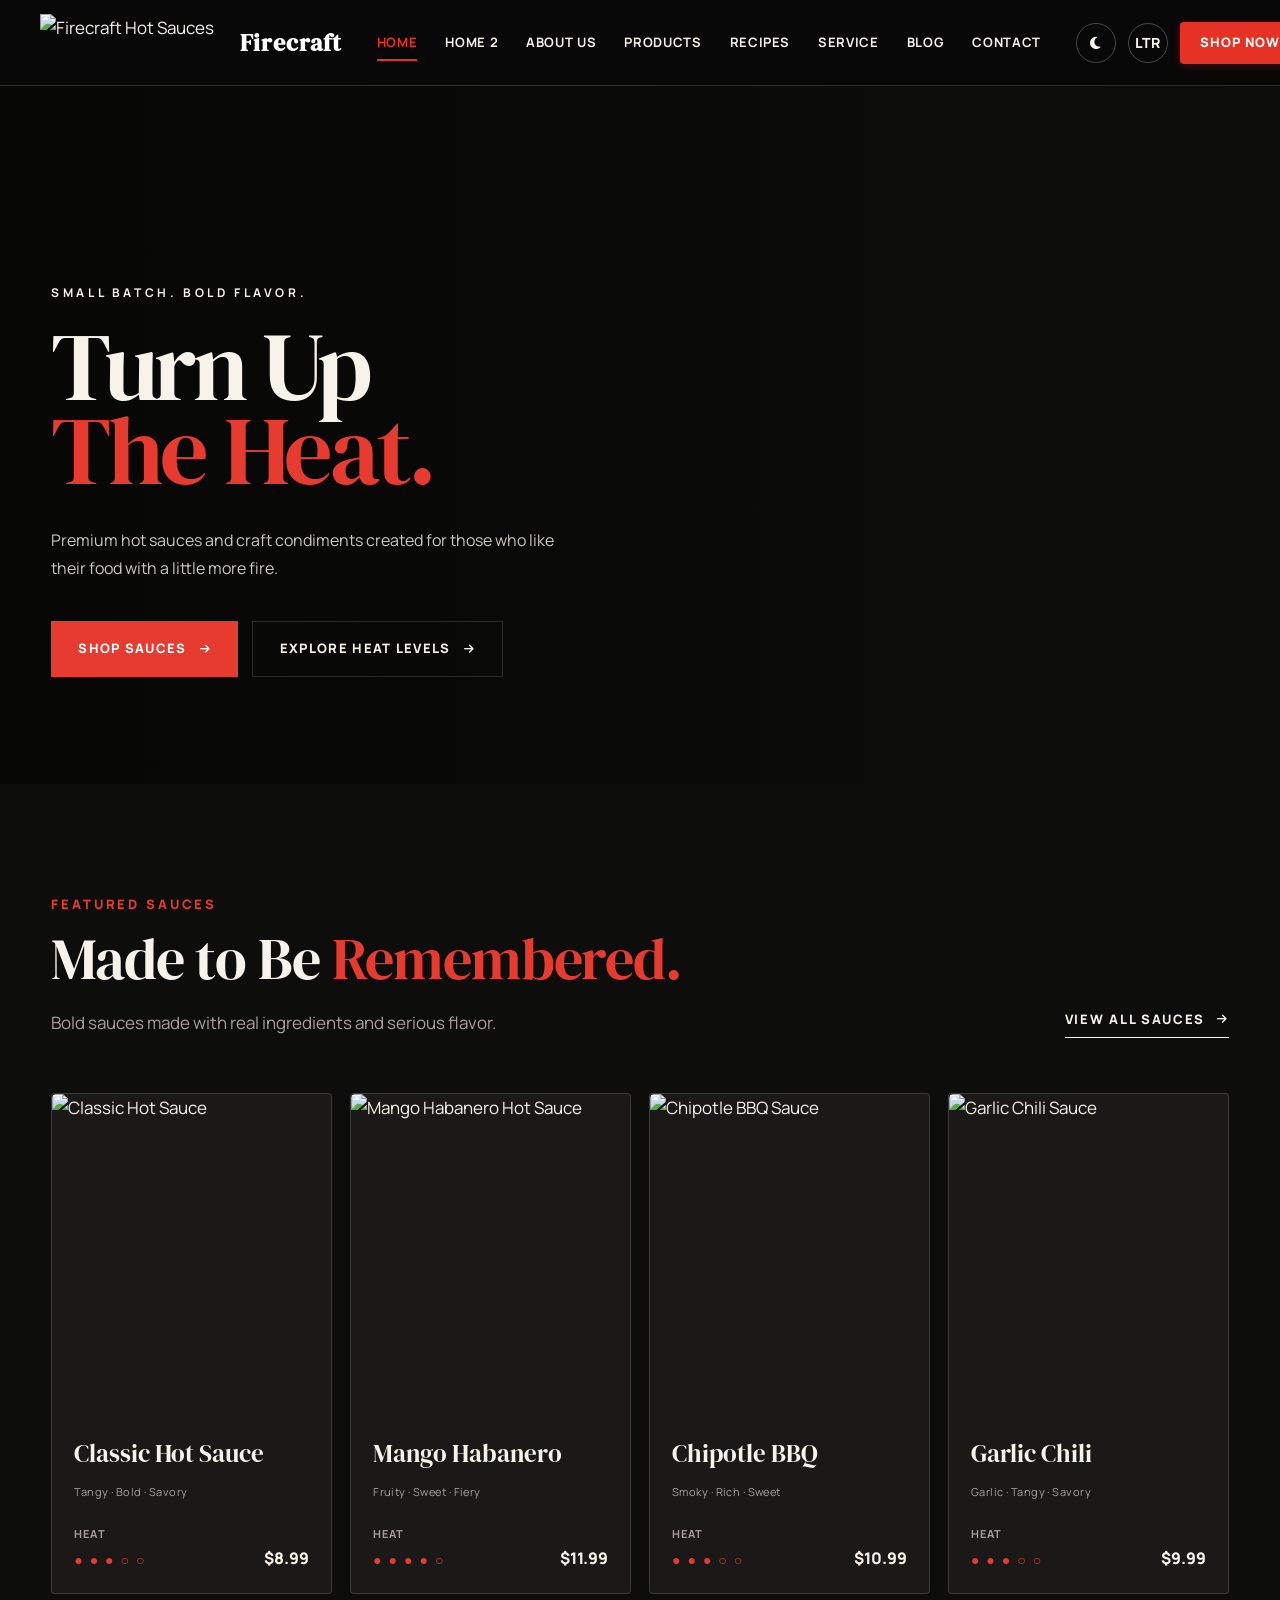
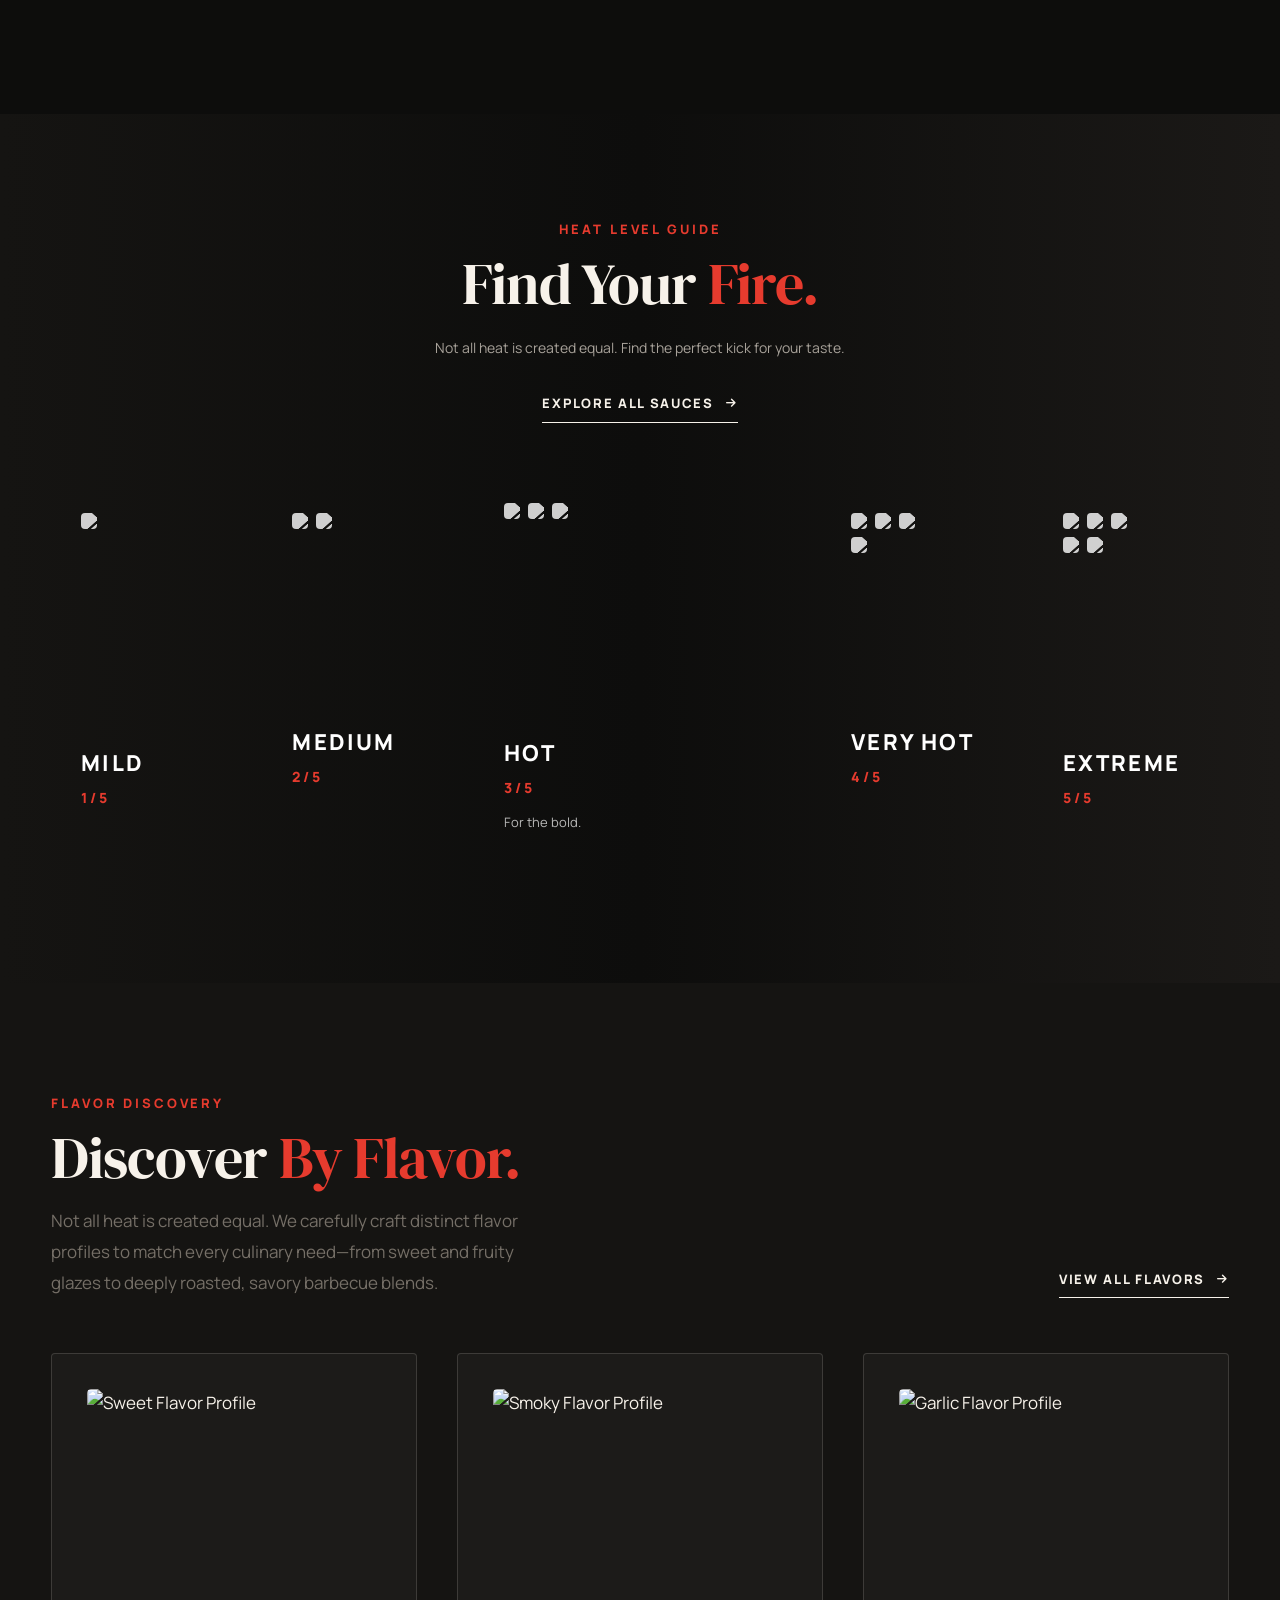
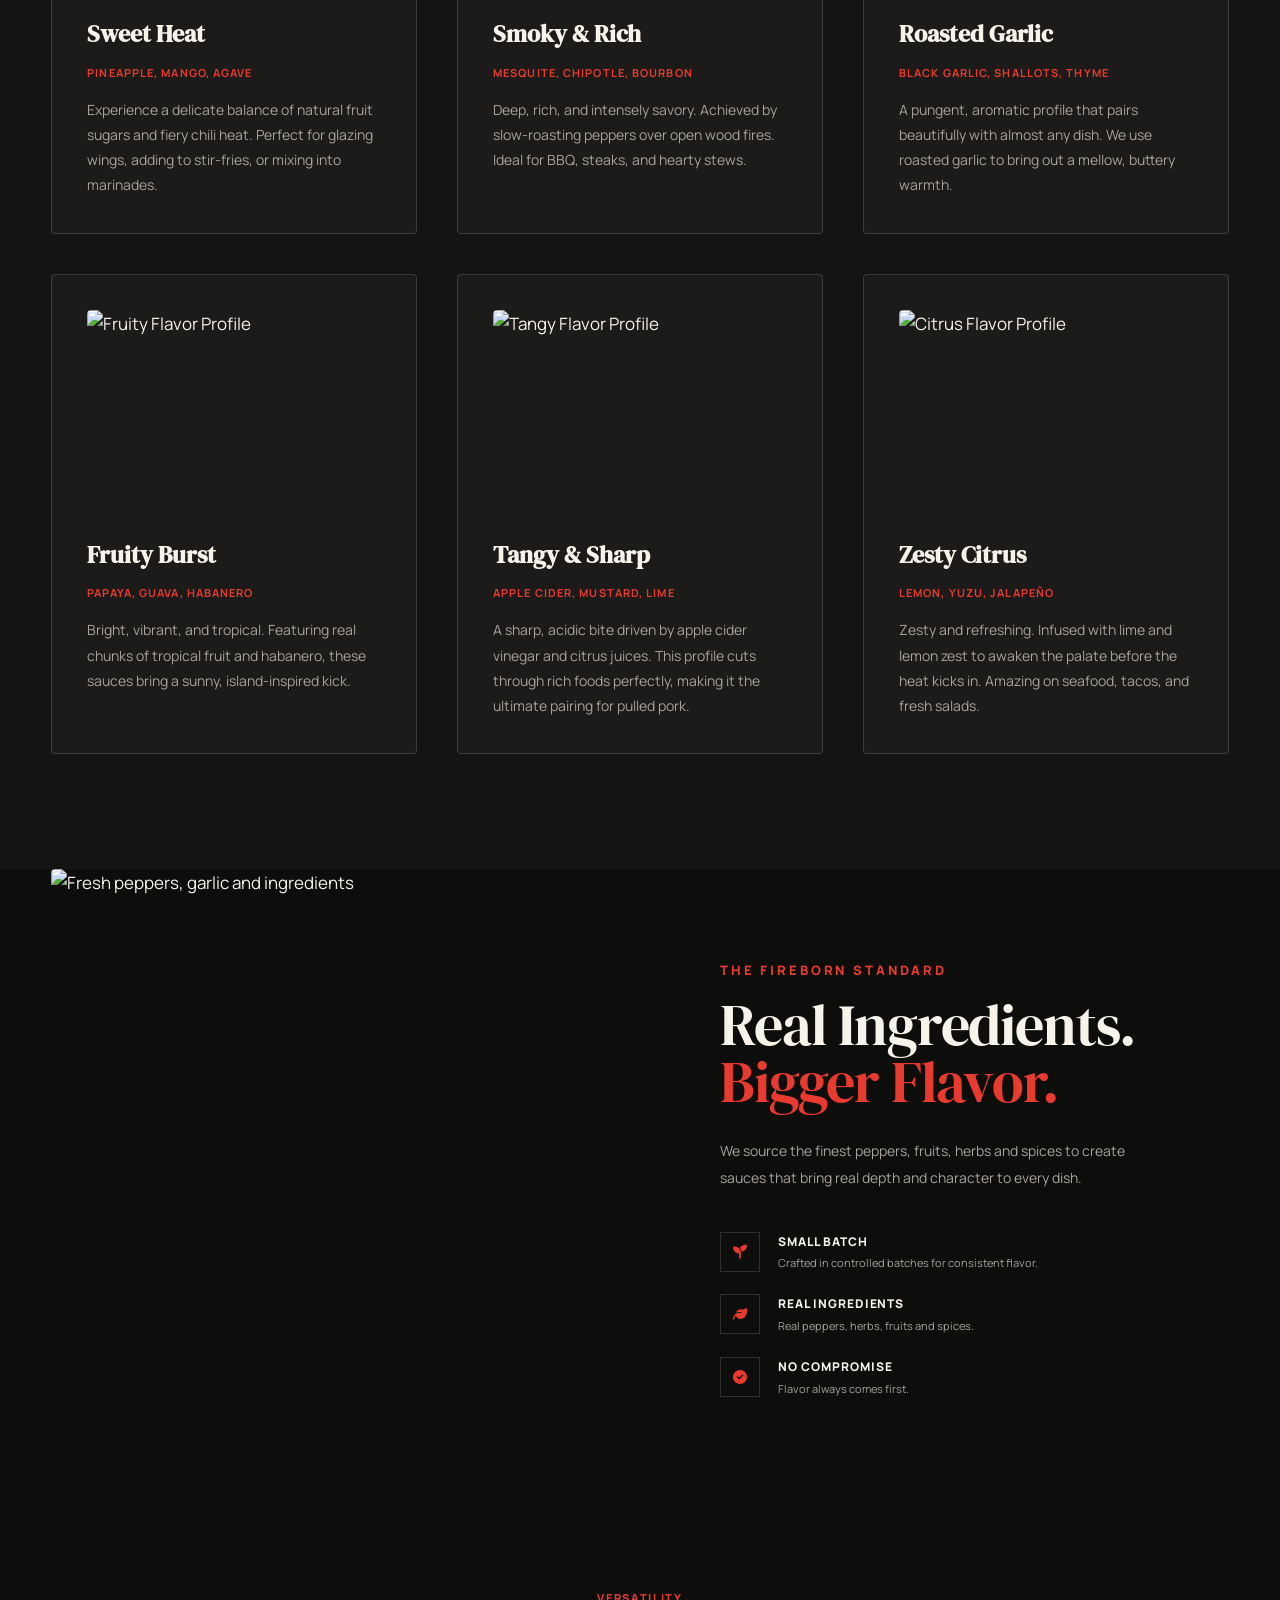
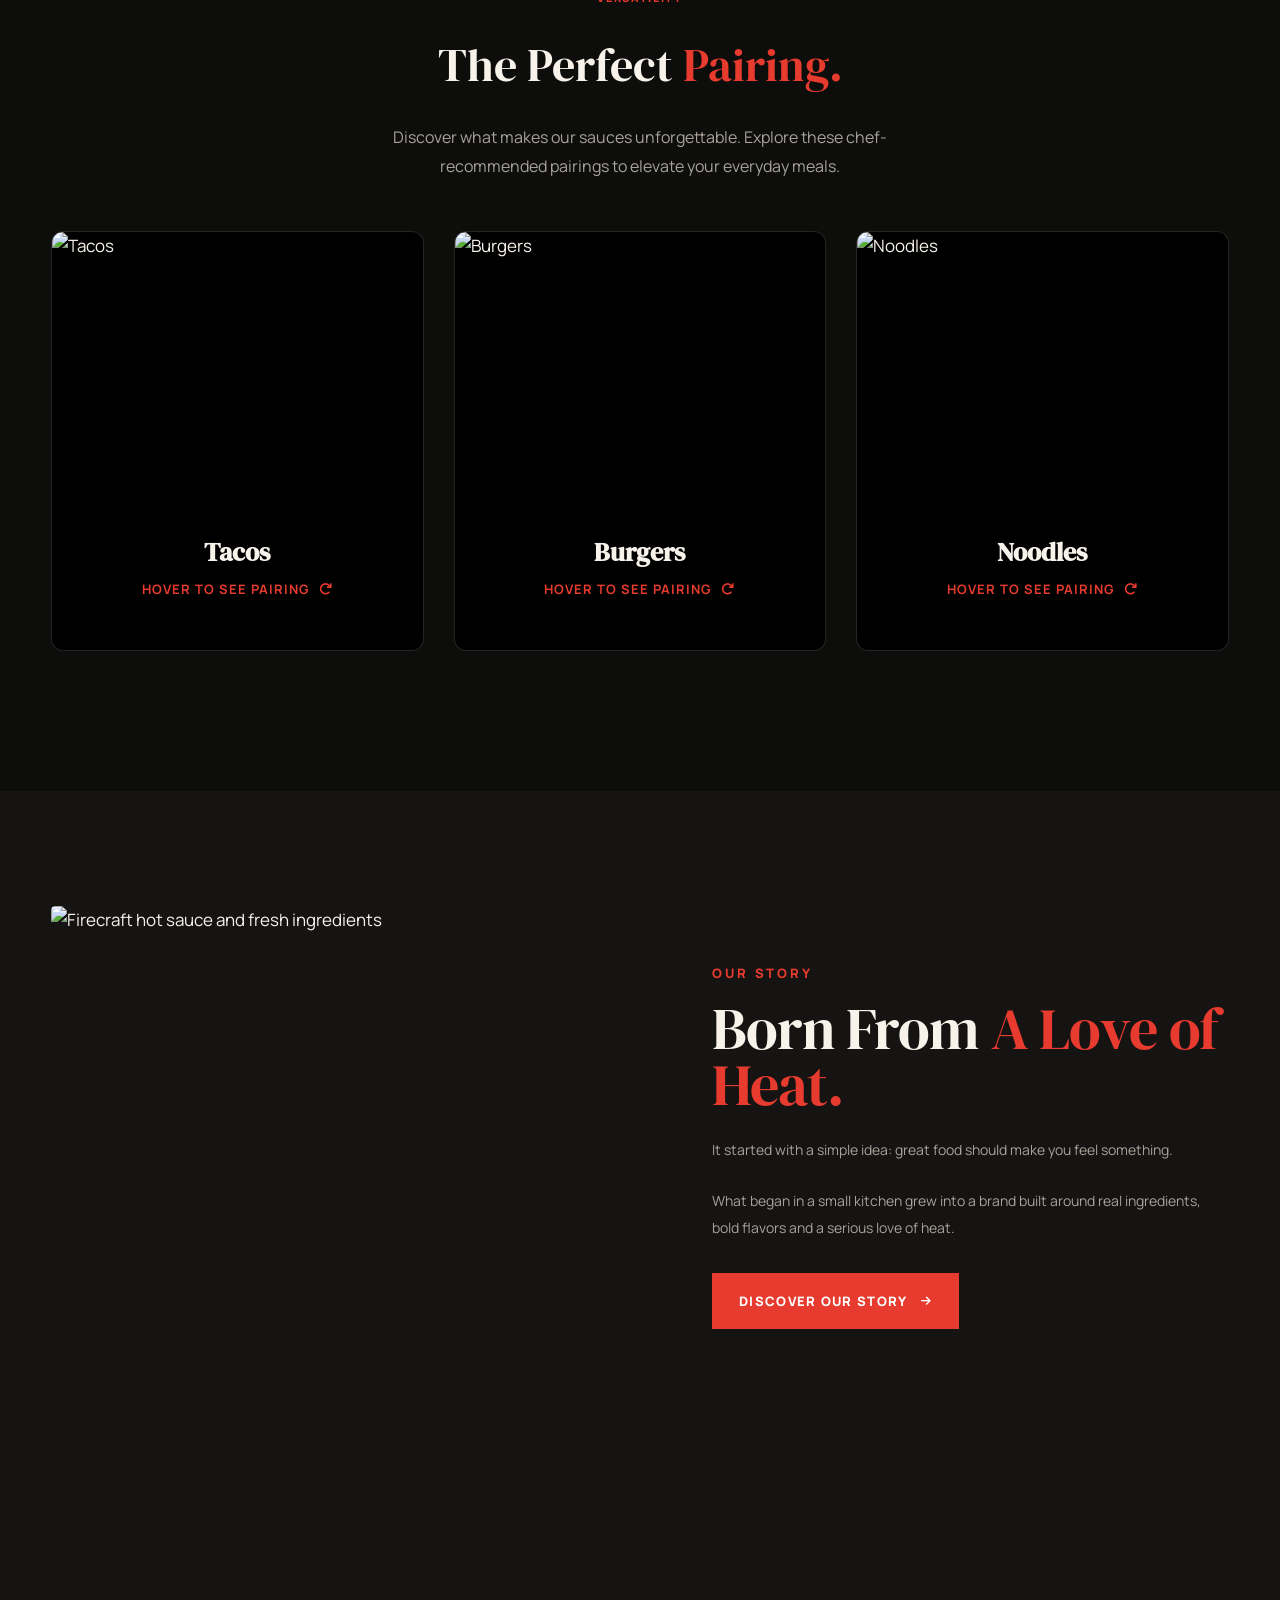
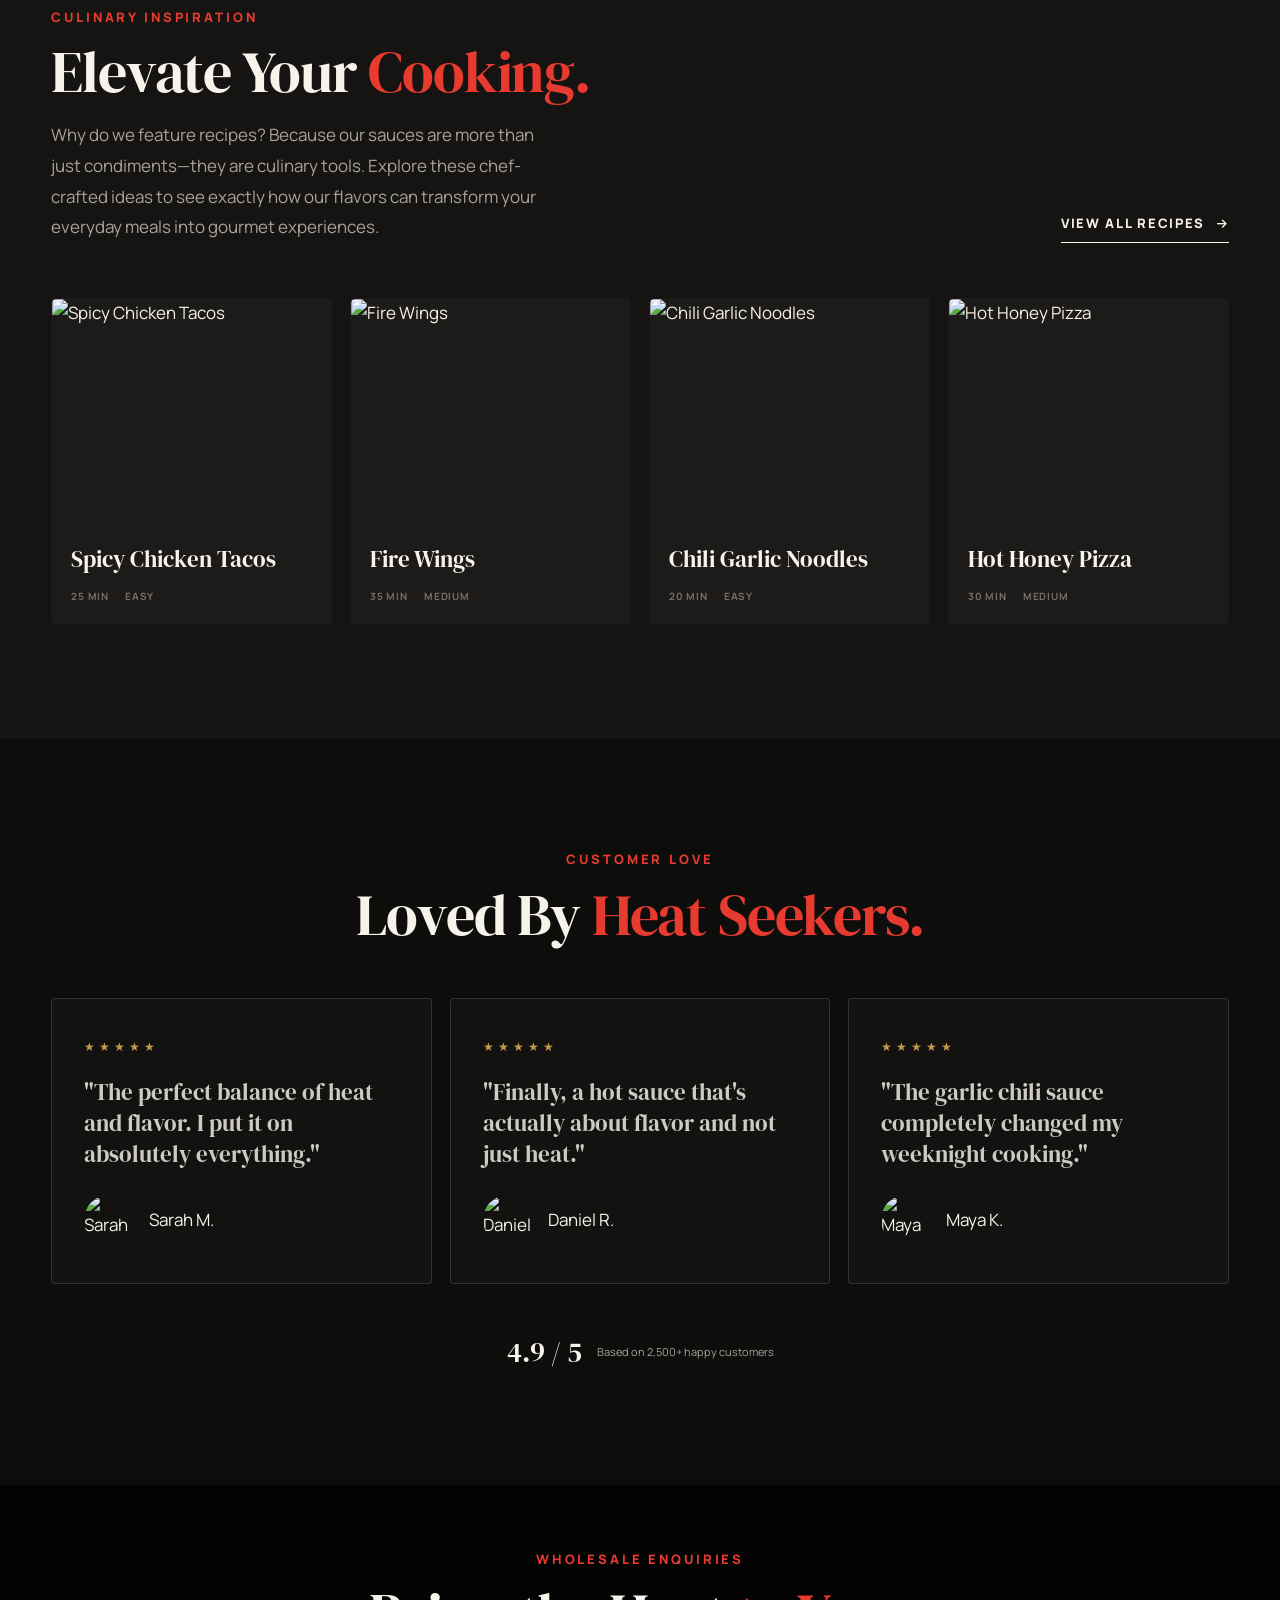
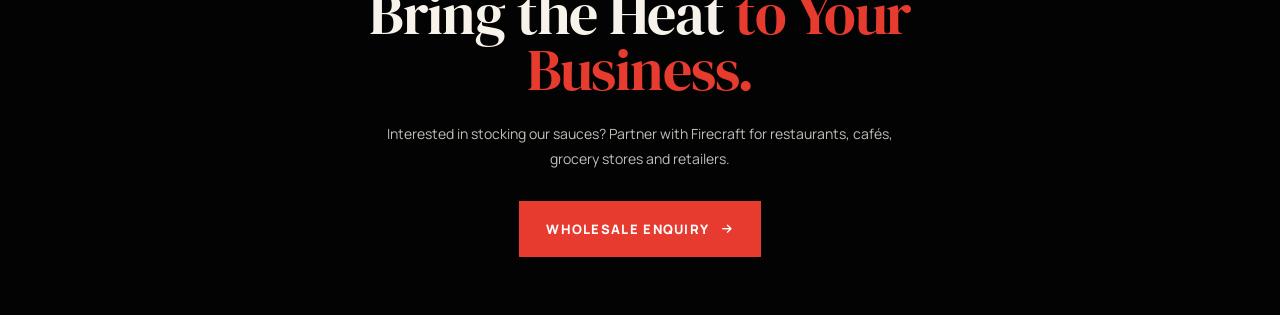
==== index.html @ ca41d74a "bugs cleared" ====
<!DOCTYPE html>
<html lang="en">

<head>
    <meta charset="UTF-8">
    <meta name="viewport" content="width=device-width, initial-scale=1.0">

    <title>Firecraft — Hot Sauces & Condiments</title>
    <link rel="icon" type="image/png" href="assets/images/firecraft_logo.png">

    <!-- Google Fonts -->
    <link rel="preconnect" href="https://fonts.googleapis.com">
    <link rel="preconnect" href="https://fonts.gstatic.com" crossorigin>

    <link
        href="https://fonts.googleapis.com/css2?family=DM+Serif+Display&family=Manrope:wght@400;500;600;700;800&display=swap"
        rel="stylesheet">

    <!-- Main CSS -->
    <link rel="stylesheet" href="css/style.css?v=2">
    <link rel="stylesheet" href="css/navbar.css?v=2">
    <link rel="stylesheet" href="css/footer.css?v=2">

    <!-- Icons -->
    <link rel="stylesheet" href="https://cdnjs.cloudflare.com/ajax/libs/font-awesome/6.5.2/css/all.min.css">
</head>

<body>

    <!-- =====================================================
         NAVBAR
    ====================================================== -->

    <div id="navbar-container">
        <header class="navbar">
            <div class="container navbar-container">
                <a href="index.html" class="logo">
                    <img src="assets/images/firecraft_logo.png" alt="Firecraft Hot Sauces">
                    <span class="logo-text">Firecraft</span>
                </a>
                <nav class="nav-menu">
                    <a href="index.html" class="active">Home</a>
                    <a href="home2.html">Home 2</a>
                    <a href="about.html">About Us</a>
                    <a href="products.html">Products</a>
                    <a href="recipes.html">Recipes</a>
                    <a href="services.html">Service</a>
                    <a href="blog.html">Blog</a>
                    <a href="contact.html">Contact</a>
                </nav>
                <div class="nav-actions">
                    <button type="button" class="mobile-menu-btn" aria-label="Open Menu">
                        <i class="fa-solid fa-bars"></i>
                    </button>
                    <button type="button" class="nav-icon theme-toggle-btn" aria-label="Toggle Theme">
                        <i class="fa-solid fa-moon"></i>
                    </button>
                    <button type="button" class="nav-icon dir-toggle-btn" aria-label="Toggle Direction">
                        LTR
                    </button>
                    <a href="products.html" class="btn btn-primary nav-cta-btn">Shop Now</a>
                </div>
            </div>
        </header>
    </div>



    <main>

        <!-- =====================================================
             01. HERO SECTION
        ====================================================== -->

        <section class="hero-section">

            <!-- Background image will be added through CSS -->

            <div class="hero-overlay"></div>

            <div class="container hero-container">

                <div class="hero-content">

                    <p class="hero-eyebrow">
                        SMALL BATCH. BOLD FLAVOR.
                    </p>

                    <h1 class="hero-title">
                        Turn Up
                        <span>The Heat.</span>
                    </h1>

                    <p class="hero-description">
                        Premium hot sauces and craft condiments
                        created for those who like their food
                        with a little more fire.
                    </p>

                    <div class="hero-buttons">

                        <a href="products.html" class="btn btn-primary">
                            Shop Sauces
                            <i class="fa-solid fa-arrow-right"></i>
                        </a>

                        <a href="#heat-guide" class="btn btn-outline">
                            Explore Heat Levels
                            <i class="fa-solid fa-arrow-right"></i>
                        </a>

                    </div>

                </div>

            </div>

        </section>


        <!-- =====================================================
             02. FEATURED SAUCES
        ====================================================== -->

        <section class="featured-section section-dark">

            <div class="container">

                <div class="section-heading-row">

                    <div class="section-heading">

                        <span class="section-label">
                            FEATURED SAUCES
                        </span>

                        <h2>
                            Made to Be
                            <span>Remembered.</span>
                        </h2>

                        <p>
                            Bold sauces made with real ingredients
                            and serious flavor.
                        </p>

                    </div>

                    <a href="products.html" class="text-link">
                        View All Sauces
                        <i class="fa-solid fa-arrow-right"></i>
                    </a>

                </div>


                <!-- Product Grid -->

                <div class="featured-products">

                    <!-- Product 01 -->
                    <article class="product-card">

                        <div class="product-image">
                            <img src="assets/images/products/Classic-Hot-Sauce.png" alt="Classic Hot Sauce">
                        </div>

                        <div class="product-info">

                            <h3>Classic Hot Sauce</h3>

                            <p class="product-profile">
                                Tangy · Bold · Savory
                            </p>

                            <div class="product-bottom">

                                <div class="heat-level">
                                    <span>Heat</span>
                                    <span class="heat-dots">
                                        ● ● ● ○ ○
                                    </span>
                                </div>

                                <span class="product-price">
                                    $8.99
                                </span>

                            </div>

                        </div>

                    </article>


                    <!-- Product 02 -->
                    <article class="product-card">

                        <div class="product-image">
                            <img src="assets/images/products/Mango-Habanero-Hot-Sauce.png"
                                alt="Mango Habanero Hot Sauce">
                        </div>

                        <div class="product-info">

                            <h3>Mango Habanero</h3>

                            <p class="product-profile">
                                Fruity · Sweet · Fiery
                            </p>

                            <div class="product-bottom">

                                <div class="heat-level">
                                    <span>Heat</span>
                                    <span class="heat-dots">
                                        ● ● ● ● ○
                                    </span>
                                </div>

                                <span class="product-price">
                                    $11.99
                                </span>

                            </div>

                        </div>

                    </article>


                    <!-- Product 03 -->
                    <article class="product-card">

                        <div class="product-image">
                            <img src="assets/images/products/Chipotle-BBQ-Sauce.png" alt="Chipotle BBQ Sauce">
                        </div>

                        <div class="product-info">

                            <h3>Chipotle BBQ</h3>

                            <p class="product-profile">
                                Smoky · Rich · Sweet
                            </p>

                            <div class="product-bottom">

                                <div class="heat-level">
                                    <span>Heat</span>
                                    <span class="heat-dots">
                                        ● ● ● ○ ○
                                    </span>
                                </div>

                                <span class="product-price">
                                    $10.99
                                </span>

                            </div>

                        </div>

                    </article>


                    <!-- Product 04 -->
                    <article class="product-card">

                        <div class="product-image">
                            <img src="assets/images/products/Garlic-Chili-Sauce.png" alt="Garlic Chili Sauce">
                        </div>

                        <div class="product-info">

                            <h3>Garlic Chili</h3>

                            <p class="product-profile">
                                Garlic · Tangy · Savory
                            </p>

                            <div class="product-bottom">

                                <div class="heat-level">
                                    <span>Heat</span>
                                    <span class="heat-dots">
                                        ● ● ● ○ ○
                                    </span>
                                </div>

                                <span class="product-price">
                                    $9.99
                                </span>

                            </div>

                        </div>

                    </article>

                </div>

            </div>

        </section>


        <!-- =====================================================
             03. HEAT LEVEL GUIDE
        ====================================================== -->

        <section class="heat-section" id="heat-guide">

            <div class="container heat-container">

                <div class="heat-intro">

                    <span class="section-label">
                        HEAT LEVEL GUIDE
                    </span>

                    <h2>
                        Find Your
                        <span>Fire.</span>
                    </h2>

                    <p>
                        Not all heat is created equal.
                        Find the perfect kick for your taste.
                    </p>

                    <a href="products.html" class="text-link">
                        Explore All Sauces
                        <i class="fa-solid fa-arrow-right"></i>
                    </a>

                </div>


                <div class="heat-levels">

                    <!-- Mild -->
                    <button class="heat-card" data-heat="mild">

                        <div class="pepper-icons">
                            <img src="assets/images/pepper.png" alt="pepper" style="width:16px;height:16px;">
                        </div>

                        <h3>Mild</h3>

                        <span class="heat-number">
                            1 / 5
                        </span>

                        <p>
                            Light heat.
                            Big flavor.
                        </p>

                    </button>


                    <!-- Medium -->
                    <button class="heat-card" data-heat="medium">

                        <div class="pepper-icons">
                            <img src="assets/images/pepper.png" alt="pepper" style="width:16px;height:16px;">
                            <img src="assets/images/pepper.png" alt="pepper" style="width:16px;height:16px;">
                        </div>

                        <h3>Medium</h3>

                        <span class="heat-number">
                            2 / 5
                        </span>

                        <p>
                            A little heat.
                            More depth.
                        </p>

                    </button>


                    <!-- Hot -->
                    <button class="heat-card active" data-heat="hot">

                        <div class="pepper-icons">
                            <img src="assets/images/pepper.png" alt="pepper" style="width:16px;height:16px;">
                            <img src="assets/images/pepper.png" alt="pepper" style="width:16px;height:16px;">
                            <img src="assets/images/pepper.png" alt="pepper" style="width:16px;height:16px;">
                        </div>

                        <h3>Hot</h3>

                        <span class="heat-number">
                            3 / 5
                        </span>

                        <p>
                            For the
                            bold.
                        </p>

                    </button>


                    <!-- Very Hot -->
                    <button class="heat-card" data-heat="very-hot">

                        <div class="pepper-icons">
                            <img src="assets/images/pepper.png" alt="pepper" style="width:16px;height:16px;">
                            <img src="assets/images/pepper.png" alt="pepper" style="width:16px;height:16px;">
                            <img src="assets/images/pepper.png" alt="pepper" style="width:16px;height:16px;">
                            <img src="assets/images/pepper.png" alt="pepper" style="width:16px;height:16px;">
                        </div>

                        <h3>Very Hot</h3>

                        <span class="heat-number">
                            4 / 5
                        </span>

                        <p>
                            Serious heat.
                            Serious flavor.
                        </p>

                    </button>


                    <!-- Extreme -->
                    <button class="heat-card" data-heat="extreme">

                        <div class="pepper-icons">
                            <img src="assets/images/pepper.png" alt="pepper" style="width:16px;height:16px;">
                            <img src="assets/images/pepper.png" alt="pepper" style="width:16px;height:16px;">
                            <img src="assets/images/pepper.png" alt="pepper" style="width:16px;height:16px;">
                            <img src="assets/images/pepper.png" alt="pepper" style="width:16px;height:16px;">
                            <img src="assets/images/pepper.png" alt="pepper" style="width:16px;height:16px;">
                        </div>

                        <h3>Extreme</h3>

                        <span class="heat-number">
                            5 / 5
                        </span>

                        <p>
                            Not for
                            the faint.
                        </p>

                    </button>

                </div>

            </div>

        </section>


        <!-- =====================================================
             04. FLAVOR DISCOVERY
        ====================================================== -->

        <section class="flavor-section section-light">

            <div class="container">

                <div class="section-heading-row">

                    <div class="section-heading">

                        <span class="section-label">
                            FLAVOR DISCOVERY
                        </span>

                        <h2>
                            Discover
                            <span>By Flavor.</span>
                        </h2>

                        <p>
                            Not all heat is created equal. We carefully craft distinct flavor profiles to match every
                            culinary need—from sweet and fruity glazes to deeply roasted, savory barbecue blends.
                        </p>

                    </div>

                    <a href="products.html" class="text-link">
                        View All Flavors
                        <i class="fa-solid fa-arrow-right"></i>
                    </a>

                </div>


                <div class="flavor-grid">

                    <a href="#" class="flavor-card">
                        <div class="flavor-image">
                            <img src="assets/images/flavors/sweet-heat.jpg" alt="Sweet Flavor Profile">
                        </div>
                        <h3>Sweet Heat</h3>
                        <h4>Pineapple, Mango, Agave</h4>
                        <p>Experience a delicate balance of natural fruit sugars and fiery chili heat. Perfect for
                            glazing wings, adding to stir-fries, or mixing into marinades.</p>
                    </a>

                    <a href="#" class="flavor-card">
                        <div class="flavor-image">
                            <img src="assets/images/flavors/smoky.jpg" alt="Smoky Flavor Profile">
                        </div>
                        <h3>Smoky & Rich</h3>
                        <h4>Mesquite, Chipotle, Bourbon</h4>
                        <p>Deep, rich, and intensely savory. Achieved by slow-roasting peppers over open wood fires.
                            Ideal for BBQ, steaks, and hearty stews.</p>
                    </a>

                    <a href="#" class="flavor-card">
                        <div class="flavor-image">
                            <img src="assets/images/flavors/garlic.jpg" alt="Garlic Flavor Profile">
                        </div>
                        <h3>Roasted Garlic</h3>
                        <h4>Black Garlic, Shallots, Thyme</h4>
                        <p>A pungent, aromatic profile that pairs beautifully with almost any dish. We use roasted
                            garlic to bring out a mellow, buttery warmth.</p>
                    </a>

                    <a href="#" class="flavor-card">
                        <div class="flavor-image">
                            <img src="assets/images/flavors/fruity.jpg" alt="Fruity Flavor Profile">
                        </div>
                        <h3>Fruity Burst</h3>
                        <h4>Papaya, Guava, Habanero</h4>
                        <p>Bright, vibrant, and tropical. Featuring real chunks of tropical fruit and habanero, these
                            sauces bring a sunny, island-inspired kick.</p>
                    </a>

                    <a href="#" class="flavor-card">
                        <div class="flavor-image">
                            <img src="assets/images/flavors/tangy.jpg" alt="Tangy Flavor Profile">
                        </div>
                        <h3>Tangy & Sharp</h3>
                        <h4>Apple Cider, Mustard, Lime</h4>
                        <p>A sharp, acidic bite driven by apple cider vinegar and citrus juices. This profile cuts
                            through rich foods perfectly, making it the ultimate pairing for pulled pork.</p>
                    </a>

                    <a href="#" class="flavor-card">
                        <div class="flavor-image">
                            <img src="assets/images/flavors/citrus.jpg" alt="Citrus Flavor Profile">
                        </div>
                        <h3>Zesty Citrus</h3>
                        <h4>Lemon, Yuzu, Jalapeño</h4>
                        <p>Zesty and refreshing. Infused with lime and lemon zest to awaken the palate before the heat
                            kicks in. Amazing on seafood, tacos, and fresh salads.</p>
                    </a>

                </div>

            </div>

        </section>


        <!-- =====================================================
             05. FIREBORN STANDARD
        ====================================================== -->

        <section class="standard-section section-dark">

            <div class="container standard-container">

                <div class="standard-image">

                    <img src="assets/images/ingredients.jpg" alt="Fresh peppers, garlic and ingredients">

                </div>


                <div class="standard-content">

                    <span class="section-label">
                        THE FIREBORN STANDARD
                    </span>

                    <h2>
                        Real Ingredients.
                        <span>Bigger Flavor.</span>
                    </h2>

                    <p>
                        We source the finest peppers, fruits,
                        herbs and spices to create sauces that
                        bring real depth and character to every dish.
                    </p>


                    <div class="standard-features">

                        <div class="standard-feature">

                            <div class="feature-icon">
                                <i class="fa-solid fa-seedling"></i>
                            </div>

                            <div>
                                <h3>Small Batch</h3>
                                <p>
                                    Crafted in controlled batches
                                    for consistent flavor.
                                </p>
                            </div>

                        </div>


                        <div class="standard-feature">

                            <div class="feature-icon">
                                <i class="fa-solid fa-leaf"></i>
                            </div>

                            <div>
                                <h3>Real Ingredients</h3>
                                <p>
                                    Real peppers, herbs,
                                    fruits and spices.
                                </p>
                            </div>

                        </div>


                        <div class="standard-feature">

                            <div class="feature-icon">
                                <i class="fa-solid fa-circle-check"></i>
                            </div>

                            <div>
                                <h3>No Compromise</h3>
                                <p>
                                    Flavor always comes first.
                                </p>
                            </div>

                        </div>

                    </div>

                </div>

            </div>

        </section>


        <!-- =====================================================
             06. HOW TO USE OUR SAUCES
        ====================================================== -->

        <section class="applications-section section-padding">
            <div class="container text-center" style="max-width: 1200px; margin: 0 auto; padding: 100px 0;">

                <span class="section-label"
                    style="justify-content: center; display: flex; color: var(--color-red); font-size: 11px; font-weight: 800; letter-spacing: 0.15em; text-transform: uppercase; margin-bottom: 20px;">
                    VERSATILITY
                </span>

                <h2
                    style="font-size: 46px; font-family: var(--font-display); font-weight: 400; margin-bottom: 20px; text-align: center;">
                    The Perfect <span style="color: var(--color-red);">Pairing.</span>
                </h2>

                <p
                    style="color: var(--color-muted); font-size: 16px; line-height: 1.8; margin-bottom: 50px; max-width: 600px; margin-left: auto; margin-right: auto; text-align: center;">
                    Discover what makes our sauces unforgettable. Explore these chef-recommended pairings to elevate
                    your everyday meals.
                </p>

                <style>
                    .pairing-slider {
                        display: flex;
                        overflow-x: auto;
                        scroll-snap-type: x mandatory;
                        gap: 30px;
                        padding-bottom: 40px;
                        scrollbar-width: none;
                        -ms-overflow-style: none;
                    }

                    .pairing-slider::-webkit-scrollbar {
                        display: none;
                    }

                    .pairing-slide {
                        flex: 0 0 calc(33.333% - 20px);
                        scroll-snap-align: start;
                        height: 420px;
                        perspective: 1000px;
                        background: transparent;
                    }

                    @media (max-width: 992px) {
                        .pairing-slide {
                            flex: 0 0 calc(50% - 15px);
                        }
                    }

                    @media (max-width: 768px) {
                        .pairing-slide {
                            flex: 0 0 100%;
                        }
                    }

                    .flip-card-inner {
                        position: relative;
                        width: 100%;
                        height: 100%;
                        transition: transform 0.6s cubic-bezier(0.4, 0.2, 0.2, 1);
                        transform-style: preserve-3d;
                        cursor: pointer;
                    }

                    .pairing-slide:hover .flip-card-inner {
                        transform: rotateY(180deg);
                    }

                    .flip-card-front,
                    .flip-card-back {
                        position: absolute;
                        width: 100%;
                        height: 100%;
                        -webkit-backface-visibility: hidden;
                        backface-visibility: hidden;
                        border-radius: 12px;
                        border: 1px solid var(--color-border-dark);
                        overflow: hidden;
                    }

                    .flip-card-front {
                        background: #000000;
                        display: flex;
                        flex-direction: column;
                    }

                    .flip-card-back {
                        background: #000000;
                        border-color: var(--color-red);
                        transform: rotateY(180deg);
                        display: flex;
                        flex-direction: column;
                        justify-content: center;
                        align-items: center;
                        padding: 30px;
                    }
                </style>

                <div class="pairing-slider">

                    <!-- Item 1 -->
                    <article class="pairing-slide">
                        <div class="flip-card-inner">
                            <div class="flip-card-front">
                                <div style="height: 250px; overflow: hidden;">
                                    <img src="https://images.unsplash.com/photo-1551504734-5ee1c4a1479b?w=600"
                                        alt="Tacos" style="width: 100%; height: 100%; object-fit: cover;">
                                </div>
                                <div
                                    style="padding: 25px; text-align: center; flex: 1; display: flex; flex-direction: column; justify-content: center;">
                                    <h3
                                        style="font-family: var(--font-display); font-size: 26px; margin-bottom: 5px; color: var(--color-white);">
                                        Tacos</h3>
                                    <span
                                        style="color: var(--color-red); font-size: 13px; font-weight: bold; letter-spacing: 1px; text-transform: uppercase;">Hover
                                        to see pairing <i class="fa-solid fa-arrow-rotate-right"
                                            style="margin-left: 5px;"></i></span>
                                </div>
                            </div>
                            <div class="flip-card-back">
                                <img src="assets/images/products/Mango-Habanero-Hot-Sauce.png" alt="Sweet Heat"
                                    style="height: 220px; margin-bottom: 20px; filter: drop-shadow(0 15px 15px rgba(0,0,0,0.7));">
                                <h3
                                    style="font-family: var(--font-display); font-size: 24px; margin-bottom: 10px; color: var(--color-white);">
                                    Sweet Heat</h3>
                                <p
                                    style="color: var(--color-muted); font-size: 14px; line-height: 1.6; text-align: center;">
                                    Our suggestion for a perfect tropical balance. The fruity notes cut perfectly
                                    through rich, savory meats.</p>
                            </div>
                        </div>
                    </article>

                    <!-- Item 2 -->
                    <article class="pairing-slide">
                        <div class="flip-card-inner">
                            <div class="flip-card-front">
                                <div style="height: 250px; overflow: hidden;">
                                    <img src="https://images.unsplash.com/photo-1568901346375-23c9450c58cd?w=600"
                                        alt="Burgers" style="width: 100%; height: 100%; object-fit: cover;">
                                </div>
                                <div
                                    style="padding: 25px; text-align: center; flex: 1; display: flex; flex-direction: column; justify-content: center;">
                                    <h3
                                        style="font-family: var(--font-display); font-size: 26px; margin-bottom: 5px; color: var(--color-white);">
                                        Burgers</h3>
                                    <span
                                        style="color: var(--color-red); font-size: 13px; font-weight: bold; letter-spacing: 1px; text-transform: uppercase;">Hover
                                        to see pairing <i class="fa-solid fa-arrow-rotate-right"
                                            style="margin-left: 5px;"></i></span>
                                </div>
                            </div>
                            <div class="flip-card-back">
                                <img src="assets/images/products/Chipotle-BBQ-Sauce.png" alt="Smoky Rich"
                                    style="height: 220px; margin-bottom: 20px; filter: drop-shadow(0 15px 15px rgba(0,0,0,0.7));">
                                <h3
                                    style="font-family: var(--font-display); font-size: 24px; margin-bottom: 10px; color: var(--color-white);">
                                    Smoky Rich</h3>
                                <p
                                    style="color: var(--color-muted); font-size: 14px; line-height: 1.6; text-align: center;">
                                    Elevate your burger with our smoky, wood-fired flavor profile that mimics hours on a
                                    charcoal grill.</p>
                            </div>
                        </div>
                    </article>

                    <!-- Item 3 -->
                    <article class="pairing-slide">
                        <div class="flip-card-inner">
                            <div class="flip-card-front">
                                <div style="height: 250px; overflow: hidden;">
                                    <img src="https://images.unsplash.com/photo-1552611052-33e04de081de?w=600"
                                        alt="Noodles" style="width: 100%; height: 100%; object-fit: cover;">
                                </div>
                                <div
                                    style="padding: 25px; text-align: center; flex: 1; display: flex; flex-direction: column; justify-content: center;">
                                    <h3
                                        style="font-family: var(--font-display); font-size: 26px; margin-bottom: 5px; color: var(--color-white);">
                                        Noodles</h3>
                                    <span
                                        style="color: var(--color-red); font-size: 13px; font-weight: bold; letter-spacing: 1px; text-transform: uppercase;">Hover
                                        to see pairing <i class="fa-solid fa-arrow-rotate-right"
                                            style="margin-left: 5px;"></i></span>
                                </div>
                            </div>
                            <div class="flip-card-back">
                                <img src="assets/images/products/Garlic-Chili-Sauce.png" alt="Roasted Garlic"
                                    style="height: 220px; margin-bottom: 20px; filter: drop-shadow(0 15px 15px rgba(0,0,0,0.7));">
                                <h3
                                    style="font-family: var(--font-display); font-size: 24px; margin-bottom: 10px; color: var(--color-white);">
                                    Roasted Garlic</h3>
                                <p
                                    style="color: var(--color-muted); font-size: 14px; line-height: 1.6; text-align: center;">
                                    Drizzle over fresh noodles for a savory, deeply aromatic kick that warms the soul
                                    and clears the sinuses.</p>
                            </div>
                        </div>
                    </article>

                    <!-- Item 4 -->
                    <article class="pairing-slide">
                        <div class="flip-card-inner">
                            <div class="flip-card-front">
                                <div style="height: 250px; overflow: hidden;">
                                    <img src="https://images.unsplash.com/photo-1598514982205-f36b96d1e8d4?w=600"
                                        alt="Grilled Chicken" style="width: 100%; height: 100%; object-fit: cover;">
                                </div>
                                <div
                                    style="padding: 25px; text-align: center; flex: 1; display: flex; flex-direction: column; justify-content: center;">
                                    <h3
                                        style="font-family: var(--font-display); font-size: 26px; margin-bottom: 5px; color: var(--color-white);">
                                        Grilled Chicken</h3>
                                    <span
                                        style="color: var(--color-red); font-size: 13px; font-weight: bold; letter-spacing: 1px; text-transform: uppercase;">Hover
                                        to see pairing <i class="fa-solid fa-arrow-rotate-right"
                                            style="margin-left: 5px;"></i></span>
                                </div>
                            </div>
                            <div class="flip-card-back">
                                <img src="assets/images/products/Classic-Hot-Sauce.png" alt="Original Red"
                                    style="height: 220px; margin-bottom: 20px; filter: drop-shadow(0 15px 15px rgba(0,0,0,0.7));">
                                <h3
                                    style="font-family: var(--font-display); font-size: 24px; margin-bottom: 10px; color: var(--color-white);">
                                    Original Red</h3>
                                <p
                                    style="color: var(--color-muted); font-size: 14px; line-height: 1.6; text-align: center;">
                                    The ultimate classic pairing. Finish grilled meats with our signature sauce for a
                                    perfectly tangy glaze.</p>
                            </div>
                        </div>
                    </article>

                    <!-- Item 5 -->
                    <article class="pairing-slide">
                        <div class="flip-card-inner">
                            <div class="flip-card-front">
                                <div style="height: 250px; overflow: hidden;">
                                    <img src="https://images.unsplash.com/photo-1482049016688-2d3e1b311543?w=600"
                                        alt="Eggs" style="width: 100%; height: 100%; object-fit: cover;">
                                </div>
                                <div
                                    style="padding: 25px; text-align: center; flex: 1; display: flex; flex-direction: column; justify-content: center;">
                                    <h3
                                        style="font-family: var(--font-display); font-size: 26px; margin-bottom: 5px; color: var(--color-white);">
                                        Eggs</h3>
                                    <span
                                        style="color: var(--color-red); font-size: 13px; font-weight: bold; letter-spacing: 1px; text-transform: uppercase;">Hover
                                        to see pairing <i class="fa-solid fa-arrow-rotate-right"
                                            style="margin-left: 5px;"></i></span>
                                </div>
                            </div>
                            <div class="flip-card-back">
                                <img src="assets/images/products/Fruit-Forward.png" alt="Fruity Tang"
                                    style="height: 220px; margin-bottom: 20px; filter: drop-shadow(0 15px 15px rgba(0,0,0,0.7));">
                                <h3
                                    style="font-family: var(--font-display); font-size: 24px; margin-bottom: 10px; color: var(--color-white);">
                                    Fruity Tang</h3>
                                <p
                                    style="color: var(--color-muted); font-size: 14px; line-height: 1.6; text-align: center;">
                                    Wake up your breakfast with a bright, citrusy punch that pairs flawlessly with rich,
                                    runny yolks.</p>
                            </div>
                        </div>
                    </article>

                    <!-- Item 6 -->
                    <article class="pairing-slide">
                        <div class="flip-card-inner">
                            <div class="flip-card-front">
                                <div style="height: 250px; overflow: hidden;">
                                    <img src="https://images.unsplash.com/photo-1513104890138-7c749659a591?w=600"
                                        alt="Pizza" style="width: 100%; height: 100%; object-fit: cover;">
                                </div>
                                <div
                                    style="padding: 25px; text-align: center; flex: 1; display: flex; flex-direction: column; justify-content: center;">
                                    <h3
                                        style="font-family: var(--font-display); font-size: 26px; margin-bottom: 5px; color: var(--color-white);">
                                        Pizza</h3>
                                    <span
                                        style="color: var(--color-red); font-size: 13px; font-weight: bold; letter-spacing: 1px; text-transform: uppercase;">Hover
                                        to see pairing <i class="fa-solid fa-arrow-rotate-right"
                                            style="margin-left: 5px;"></i></span>
                                </div>
                            </div>
                            <div class="flip-card-back">
                                <img src="assets/images/products/extra-hot.png" alt="Extreme Heat"
                                    style="height: 220px; margin-bottom: 20px; filter: drop-shadow(0 15px 15px rgba(0,0,0,0.7));">
                                <h3
                                    style="font-family: var(--font-display); font-size: 24px; margin-bottom: 10px; color: var(--color-white);">
                                    Extreme Heat</h3>
                                <p
                                    style="color: var(--color-muted); font-size: 14px; line-height: 1.6; text-align: center;">
                                    For the true heat seekers. Just a few drops transform a standard slice into an
                                    unforgettable experience.</p>
                            </div>
                        </div>
                    </article>

                </div>
            </div>
        </section>


        <!-- =====================================================
             07. OUR STORY
        ====================================================== -->

        <section class="story-section">

            <div class="container story-container">

                <div class="story-image">

                    <img src="assets/images/our-story.jpg" alt="Firecraft hot sauce and fresh ingredients">

                </div>


                <div class="story-content">

                    <span class="section-label">
                        OUR STORY
                    </span>

                    <h2>
                        Born From
                        <span>A Love of Heat.</span>
                    </h2>

                    <p>
                        It started with a simple idea:
                        great food should make you feel something.
                    </p>

                    <p>
                        What began in a small kitchen grew into
                        a brand built around real ingredients,
                        bold flavors and a serious love of heat.
                    </p>

                    <a href="about.html" class="btn btn-primary">
                        Discover Our Story
                        <i class="fa-solid fa-arrow-right"></i>
                    </a>

                </div>

            </div>

        </section>


        <!-- =====================================================
             08. RECIPES
        ====================================================== -->

        <section class="recipes-section section-light">

            <div class="container">

                <div class="section-heading-row">

                    <div class="section-heading">

                        <span class="section-label">
                            CULINARY INSPIRATION
                        </span>

                        <h2>
                            Elevate Your
                            <span>Cooking.</span>
                        </h2>

                        <p>
                            Why do we feature recipes? Because our sauces are more than just condiments—they are
                            culinary tools. Explore these chef-crafted ideas to see exactly how our flavors can
                            transform your everyday meals into gourmet experiences.
                        </p>

                    </div>

                    <a href="recipes.html" class="text-link">
                        View All Recipes
                        <i class="fa-solid fa-arrow-right"></i>
                    </a>

                </div>


                <div class="recipe-grid">

                    <article class="recipe-card">

                        <div class="recipe-image">
                            <img src="assets/images/products/Spicy-Chicken-Tacos.png" alt="Spicy Chicken Tacos">
                        </div>

                        <div class="recipe-content">

                            <h3>Spicy Chicken Tacos</h3>

                            <div class="recipe-meta">
                                <span>25 min</span>
                                <span>Easy</span>
                            </div>

                        </div>

                    </article>


                    <article class="recipe-card">

                        <div class="recipe-image">
                            <img src="assets/images/products/Fire-Wings.png" alt="Fire Wings">
                        </div>

                        <div class="recipe-content">

                            <h3>Fire Wings</h3>

                            <div class="recipe-meta">
                                <span>35 min</span>
                                <span>Medium</span>
                            </div>

                        </div>

                    </article>


                    <article class="recipe-card">

                        <div class="recipe-image">
                            <img src="assets/images/products/Chilli-Garlic-Noodles.png" alt="Chili Garlic Noodles">
                        </div>

                        <div class="recipe-content">

                            <h3>Chili Garlic Noodles</h3>

                            <div class="recipe-meta">
                                <span>20 min</span>
                                <span>Easy</span>
                            </div>

                        </div>

                    </article>


                    <article class="recipe-card">

                        <div class="recipe-image">
                            <img src="assets/images/products/Hot-Honey-Pizza.png" alt="Hot Honey Pizza">
                        </div>

                        <div class="recipe-content">

                            <h3>Hot Honey Pizza</h3>

                            <div class="recipe-meta">
                                <span>30 min</span>
                                <span>Medium</span>
                            </div>

                        </div>

                    </article>

                </div>

            </div>

        </section>


        <!-- =====================================================
             08. CUSTOMER LOVE
        ====================================================== -->

        <section class="testimonial-section section-dark">

            <div class="container">

                <div class="section-heading centered">

                    <span class="section-label">
                        CUSTOMER LOVE
                    </span>

                    <h2>
                        Loved By
                        <span>Heat Seekers.</span>
                    </h2>

                </div>


                <div class="testimonial-grid">

                    <article class="testimonial-card">
                        <div class="stars">★★★★★</div>
                        <p>"The perfect balance of heat and flavor. I put it on absolutely everything."</p>
                        <div style="display: flex; align-items: center; gap: 15px; margin-top: 25px;">
                            <img src="https://images.unsplash.com/photo-1438761681033-6461ffad8d80?w=150" alt="Sarah M."
                                style="width: 50px; height: 50px; border-radius: 50%; object-fit: cover;">
                            <span class="reviewer-name">Sarah M.</span>
                        </div>
                    </article>


                    <article class="testimonial-card">
                        <div class="stars">★★★★★</div>
                        <p>"Finally, a hot sauce that's actually about flavor and not just heat."</p>
                        <div style="display: flex; align-items: center; gap: 15px; margin-top: 25px;">
                            <img src="https://images.unsplash.com/photo-1500648767791-00dcc994a43e?w=150"
                                alt="Daniel R."
                                style="width: 50px; height: 50px; border-radius: 50%; object-fit: cover;">
                            <span class="reviewer-name">Daniel R.</span>
                        </div>
                    </article>


                    <article class="testimonial-card">
                        <div class="stars">★★★★★</div>
                        <p>"The garlic chili sauce completely changed my weeknight cooking."</p>
                        <div style="display: flex; align-items: center; gap: 15px; margin-top: 25px;">
                            <img src="https://images.unsplash.com/photo-1534528741775-53994a69daeb?w=150" alt="Maya K."
                                style="width: 50px; height: 50px; border-radius: 50%; object-fit: cover;">
                            <span class="reviewer-name">Maya K.</span>
                        </div>
                    </article>

                </div>


                <div class="rating-summary">

                    <strong>4.9 / 5</strong>

                    <span>
                        Based on 2,500+ happy customers
                    </span>

                </div>

            </div>

        </section>


        <!-- =====================================================
             09. WHOLESALE CTA
        ====================================================== -->

        <section class="wholesale-section"
            style="background: url('https://images.unsplash.com/photo-1596662951482-0c4ba74a6df6?w=1600') center/cover no-repeat; position: relative;">

            <!-- Darker overlay so text is very visible -->
            <div class="wholesale-overlay" style="position: absolute; inset: 0; background: rgba(0,0,0,0.75);"></div>

            <div class="container wholesale-container" style="position: relative; z-index: 2;">

                <div class="wholesale-content">

                    <span class="section-label">
                        WHOLESALE ENQUIRIES
                    </span>

                    <h2>
                        Bring the Heat
                        <span>to Your Business.</span>
                    </h2>

                    <p>
                        Interested in stocking our sauces?
                        Partner with Firecraft for restaurants,
                        cafés, grocery stores and retailers.
                    </p>

                    <a href="contact.html" class="btn btn-primary">
                        Wholesale Enquiry
                        <i class="fa-solid fa-arrow-right"></i>
                    </a>

                </div>

            </div>

        </section>

    </main>


    <!-- =====================================================
         FOOTER
    ====================================================== -->

    <div id="footer-container"></div>

    <!-- Main JavaScript -->
    <script src="js/navbar.js"></script>
    <script src="js/home.js"></script>
    <script src="js/main.js"></script>

</body>

</html>
---- css/style.css ----
/* =========================================================
   FIREBORN — MAIN STYLE SHEET
   ========================================================= */

/* =========================================================
   01. ROOT / VARIABLES
   ========================================================= */

:root {
    --color-dark: #0d0d0c;
    --color-dark-soft: #151412;
    --color-dark-card: #1b1917;

    --color-ivory: #f4ede3;
    --color-cream: #faf6ef;
    --color-white: #f7f2ea;

    --color-red: #e63b2e;
    --color-red-dark: #bd2d23;
    --color-orange: #c85a2b;
    --color-gold: #c99a4a;

    --color-text-dark: #171513;
    --color-text-light: #f7f2ea;
    --color-muted: #a8a29a;
    --color-border-dark: rgba(247, 242, 234, 0.15);
    --color-border-light: rgba(23, 21, 19, 0.15);

    --font-display: "DM Serif Display", serif;
    --font-body: "Manrope", sans-serif;

    --container: 1380px;

    --transition: 0.3s ease;

    --bg-light-section: var(--color-dark-soft);
    --text-light-section: var(--color-text-light);
    --card-bg-light: rgba(255, 255, 255, 0.03);
    --radius: 4px;
    --radius-container: 4px;
    --radius-image: 4px;
}

/* =========================================================
   GLOBAL LIGHT THEME SYSTEM - ALL PAGES SUPPORT
   ========================================================= */
html.light-theme,
body.light-theme {
    /* Main Design Tokens */
    --color-dark: #f4ede3;
    --color-dark-soft: #e8d5c4;
    --color-dark-card: #ffffff;
    --color-text-light: #171513;
    --color-muted: #5e5952;
    --color-border-dark: rgba(23, 21, 19, 0.15);
    --bg-light-section: #f0e6d6;
    --text-light-section: #171513;
    --card-bg-light: #ffffff;

    /* Rebind home.css & home2.css tokens */
    --black: #eae4d9;
    --dark: #f4ede3;
    --dark-soft: #e8d5c4;
    --dark-card: #ffffff;
    --white: #171513;
    --muted-white: #4a453e;
    --muted: #6e675e;
    --border: rgba(0, 0, 0, 0.12);

    /* Services & Service Details page tokens */
    --sp-dark: #f4ede3;
    --sp-card: #ffffff;
    --sp-text: #171513;
    --sp-muted: #5e5952;
    --sp-border: rgba(0, 0, 0, 0.12);
    --hero-dark: #f4ede3;

    /* Recipes & Recipe Details page tokens */
    --rd-dark: #f4ede3;
    --rd-card: #ffffff;
    --rd-text: #171513;
    --rd-muted: #5e5952;
    --rd-border: rgba(0, 0, 0, 0.12);

    /* Blog & Blog Details page tokens */
    --blog-black: #f4ede3;
    --blog-dark: #e8d5c4;
    --blog-muted: #5e5952;
    --blog-border: rgba(0, 0, 0, 0.12);
    --bd-bg: #f4ede3;
    --bd-bg-soft: #e8d5c4;
    --bd-card: #ffffff;
    --bd-text: #171513;
    --bd-muted: #5e5952;
    --bd-border: rgba(0, 0, 0, 0.12);

    /* Contact Us page tokens */
    --contact-black: #f4ede3;
    --contact-black-soft: #e8d5c4;
    --contact-card: #ffffff;
    --contact-text: #171513;
    --contact-muted: #5e5952;
    --contact-border: rgba(0, 0, 0, 0.12);
    --contact-ivory: #171513;

    /* Products & Product Details page tokens */
    --pd-dark: #f4ede3;
    --pd-card: #ffffff;
    --pd-text: #171513;
    --pd-muted: #5e5952;
    --pd-border: rgba(0, 0, 0, 0.12);
    --bg-dark: #f4ede3;
    --bg-secondary: #e8d5c4;
    --text-primary: #171513;
    --text-secondary: #5e5952;

    background-color: #f4ede3 !important;
    color: #171513 !important;
}

/* Page Body & Main Content */
html.light-theme main,
body.light-theme main,
html.light-theme section:not(.navbar):not(.footer),
body.light-theme section:not(.navbar):not(.footer),
html.light-theme article,
body.light-theme article {
    background-color: #f4ede3 !important;
    color: #171513 !important;
}

/* All Cards, Panels, Grids, Boxes, Modals, Forms & Containers */
html.light-theme .heat-card,
html.light-theme .flavor-card,
html.light-theme .pairing-card,
html.light-theme .product-card,
html.light-theme .recipe-card,
html.light-theme .blog-card,
html.light-theme .service-card,
html.light-theme .feature-item,
html.light-theme .stat-card,
html.light-theme .contact-card,
html.light-theme .about-card,
html.light-theme .sauce-card,
html.light-theme .matrix-cell,
html.light-theme .lab-card,
html.light-theme .craft-card,
html.light-theme .review-card,
html.light-theme .value-card,
html.light-theme .team-card,
html.light-theme .award-item,
html.light-theme .stat-box,
html.light-theme .pd-card,
html.light-theme .ingredient-card,
html.light-theme .instruction-step,
html.light-theme .sd-card,
html.light-theme .feature-box,
html.light-theme .pricing-card,
html.light-theme .comment-card,
html.light-theme .author-box,
html.light-theme .sidebar-widget,
html.light-theme .rc-sidebar,
html.light-theme .contact-info-item,
html.light-theme .contact-form,
html.light-theme .faq-item,
html.light-theme .modal-content,
html.light-theme .tab-content,
html.light-theme .spec-row,
html.light-theme .filter-bar,
html.light-theme .category-card,
html.light-theme .step-card,
html.light-theme .blend-form,
html.light-theme .info-card,
body.light-theme .heat-card,
body.light-theme .flavor-card,
body.light-theme .pairing-card,
body.light-theme .product-card,
body.light-theme .recipe-card,
body.light-theme .blog-card,
body.light-theme .service-card,
body.light-theme .feature-item,
body.light-theme .stat-card,
body.light-theme .contact-card,
body.light-theme .about-card,
body.light-theme .sauce-card,
body.light-theme .matrix-cell,
body.light-theme .lab-card,
body.light-theme .craft-card,
body.light-theme .review-card,
body.light-theme .value-card,
body.light-theme .team-card,
body.light-theme .award-item,
body.light-theme .stat-box,
body.light-theme .pd-card,
body.light-theme .ingredient-card,
body.light-theme .instruction-step,
body.light-theme .sd-card,
body.light-theme .feature-box,
body.light-theme .pricing-card,
body.light-theme .comment-card,
body.light-theme .author-box,
body.light-theme .sidebar-widget,
body.light-theme .rc-sidebar,
body.light-theme .contact-info-item,
body.light-theme .contact-form,
body.light-theme .faq-item,
body.light-theme .modal-content,
body.light-theme .tab-content,
body.light-theme .spec-row,
body.light-theme .filter-bar,
body.light-theme .category-card,
body.light-theme .step-card,
body.light-theme .blend-form,
body.light-theme .info-card {
    background-color: #ffffff !important;
    border: 1px solid rgba(0, 0, 0, 0.12) !important;
    color: #171513 !important;
    box-shadow: 0 4px 18px rgba(0, 0, 0, 0.06) !important;
}

/* Headings in Light Theme */
html.light-theme h1:not(.logo-text):not(.hero-title),
html.light-theme h2,
html.light-theme h3,
html.light-theme h4,
html.light-theme h5,
html.light-theme h6,
body.light-theme h1:not(.logo-text):not(.hero-title),
body.light-theme h2,
body.light-theme h3,
body.light-theme h4,
body.light-theme h5,
body.light-theme h6 {
    color: #171513 !important;
}

/* Body & Paragraph Text in Light Theme */
html.light-theme p,
html.light-theme li,
html.light-theme label,
html.light-theme td,
html.light-theme th,
body.light-theme p,
body.light-theme li,
body.light-theme label,
body.light-theme td,
body.light-theme th {
    color: #3b3732 !important;
}

/* Muted & Secondary Text in Light Theme */
html.light-theme .muted,
html.light-theme .text-muted,
html.light-theme .color-muted,
html.light-theme .meta-info,
html.light-theme .date,
html.light-theme .author,
body.light-theme .muted,
body.light-theme .text-muted,
body.light-theme .color-muted,
body.light-theme .meta-info,
body.light-theme .date,
body.light-theme .author {
    color: #6e675e !important;
}

/* Form Inputs & Select Controls */
html.light-theme input,
html.light-theme textarea,
html.light-theme select,
html.light-theme .search-input,
html.light-theme .sort-select,
body.light-theme input,
body.light-theme textarea,
body.light-theme select,
body.light-theme .search-input,
body.light-theme .sort-select {
    background-color: #ffffff !important;
    color: #171513 !important;
    border: 1px solid rgba(0, 0, 0, 0.2) !important;
}

/* Filter Buttons & Badges */
html.light-theme .filter-btn,
html.light-theme .recipe-filter-btn,
html.light-theme .tag,
html.light-theme .tab-btn,
body.light-theme .filter-btn,
body.light-theme .recipe-filter-btn,
body.light-theme .tag,
body.light-theme .tab-btn {
    background-color: #e8dfd3 !important;
    color: #171513 !important;
    border: 1px solid rgba(0, 0, 0, 0.12) !important;
}

html.light-theme .filter-btn.active,
html.light-theme .recipe-filter-btn.active,
html.light-theme .tab-btn.active,
body.light-theme .filter-btn.active,
body.light-theme .recipe-filter-btn.active,
body.light-theme .tab-btn.active {
    background-color: #E53224 !important;
    color: #ffffff !important;
    border-color: #E53224 !important;
}




/* =========================================================
   02. RESET
   ========================================================= */

* {
    margin: 0;
    padding: 0;
    box-sizing: border-box;
}

html {
    scroll-behavior: smooth;
}

body {
    font-family: var(--font-body);
    background: var(--color-dark);
    color: var(--color-text-light);
    font-size: 17px;
    line-height: 1.65;
    overflow-x: hidden;
}

body,
button,
input,
textarea,
select {
    font-family: var(--font-body);
}

img {
    display: block;
    width: 100%;
    max-width: 100%;
}

a {
    color: inherit;
    text-decoration: none;
}

button {
    border: none;
    background: none;
    cursor: pointer;
}

ul {
    list-style: none;
}


/* =========================================================
   03. GLOBAL CONTAINER
   ========================================================= */

.container {
    width: min(92%, var(--container));
    margin: 0 auto;
}


/* =========================================================
   04. COMMON SECTION STYLES
   ========================================================= */

.section-dark {
    background: var(--color-dark);
    color: var(--color-text-light);
}

.section-light {
    background: var(--bg-light-section);
    color: var(--text-light-section);
}

.section-heading {
    max-width: 650px;
}

.section-heading.centered {
    margin: 0 auto;
    text-align: center;
}

.section-label {
    display: inline-block;

    margin-bottom: 16px;

    font-size: 13px;
    font-weight: 800;
    letter-spacing: 0.22em;
    text-transform: uppercase;

    color: var(--color-red);
}

.section-heading h2,
.heat-intro h2,
.standard-content h2,
.story-content h2,
.wholesale-content h2 {
    font-family: var(--font-display);
    font-weight: 400;
    font-size: clamp(42px, 4.5vw, 68px);
    line-height: 0.98;
    letter-spacing: -0.02em;
}

.section-heading h2 span,
.heat-intro h2 span,
.standard-content h2 span,
.story-content h2 span,
.wholesale-content h2 span {
    color: var(--color-red);
}

.section-heading p {
    margin-top: 20px;

    max-width: 500px;

    color: var(--color-muted);
    font-size: 17px;
    line-height: 1.8;
}

.section-heading-row {
    display: flex;
    align-items: flex-end;
    justify-content: space-between;
    gap: 40px;

    margin-bottom: 55px;
}

.text-link {
    display: inline-flex;
    align-items: center;
    gap: 12px;

    padding-bottom: 7px;

    border-bottom: 1px solid currentColor;

    font-size: 13px;
    font-weight: 800;
    letter-spacing: 0.13em;
    text-transform: uppercase;

    transition: var(--transition);
}

.text-link i {
    font-size: 11px;
    transition: transform var(--transition);
}

.text-link:hover {
    color: var(--color-red);
}

.text-link:hover i {
    transform: translateX(5px);
}


/* =========================================================
   05. BUTTONS
   ========================================================= */

.btn {
    display: inline-flex;
    align-items: center;
    justify-content: center;
    gap: 13px;

    min-height: 56px;
    padding: 0 27px;

    font-size: 13px;
    font-weight: 800;
    letter-spacing: 0.1em;
    text-transform: uppercase;

    transition:
        background var(--transition),
        color var(--transition),
        border-color var(--transition),
        transform var(--transition);
}

.btn i {
    font-size: 11px;
    transition: transform var(--transition);
}

.btn:hover {
    transform: translateY(-2px);
}

.btn:hover i {
    transform: translateX(5px);
}

.btn-primary {
    background: var(--color-red);
    color: #ffffff;
}

.btn-primary:hover {
    background: #f04b3d;
}

.btn-outline {
    border: 1px solid var(--color-border-dark);
    color: var(--color-text-light);
}

.btn-outline:hover {
    border-color: var(--color-red);
    background: var(--color-red);
}


/* =========================================================
   06. NAVBAR
   ========================================================= */

.navbar, #navbar-container {
    position: sticky;
    top: 0;
    z-index: 1000;
    width: 100%;
    border-bottom: 1px solid var(--color-border-dark);
    background: var(--color-dark);
}

.navbar-container {
    min-height: 88px;

    display: flex;
    align-items: center;
    justify-content: space-between;
    gap: 35px;
}

.logo {
    display: flex;
    align-items: center;

    flex-shrink: 0;
}

.logo img, .brand-logo {
    width: auto;
    height: 65px;

    object-fit: contain;
}

.logo-text {
    font-family: var(--font-display);
    font-size: 28px;
    margin-left: 12px;
    font-weight: 700;
    color: var(--color-text-light);
}

.nav-menu {
    display: flex;
    align-items: center;
    justify-content: center;
    gap: 42px;

    margin-left: auto;
    margin-right: auto;
}

.nav-menu a {
    position: relative;

    padding: 33px 0;

    color: var(--color-text-light);

    font-size: 14px;
    font-weight: 700;
    letter-spacing: 0.06em;
    text-transform: uppercase;

    transition: color var(--transition);
}

.nav-menu a::after {
    display: none;
}

.nav-menu a:hover {
    color: var(--color-red);
}

.nav-menu a.active {
    color: var(--color-red);
}

.nav-menu a.active::after {
    content: "";
    display: block;
    position: absolute;
    left: 0;
    bottom: 0;
    width: 100%;
    height: 2px;
    background: var(--color-red);
}

.nav-actions {
    display: flex;
    align-items: center;
    gap: 20px;
}

.nav-icon {
    position: relative;

    width: 42px;
    height: 42px;

    display: grid;
    place-items: center;

    color: var(--color-text-light);
    background: transparent;
    border: 1px solid var(--color-border-dark);
    border-radius: 50%;

    font-size: 15px;

    transition: background var(--transition), color var(--transition);
}

.nav-icon:hover {
    color: var(--color-red);
    background: rgba(255, 255, 255, 0.05);
}

.dir-toggle-btn {
    font-size: 13px;
    font-weight: 800;
}

.profile-dropdown-container {
    position: relative;
}

.profile-dropdown {
    position: absolute;
    top: 100%;
    right: 0;
    background: var(--color-dark-card);
    border: 1px solid var(--color-border-dark);
    border-radius: 4px;
    display: none;
    flex-direction: column;
    min-width: 150px;
    padding: 10px 0;
}

.profile-dropdown.show {
    display: flex;
}

.profile-dropdown a {
    padding: 10px 20px;
    font-size: 13px;
    color: var(--color-text-light);
    transition: background 0.2s;
}

.profile-dropdown a:hover {
    background: rgba(230, 59, 46, 0.1);
    color: var(--color-red);
}

.mobile-menu-btn {
    display: none;

    width: 38px;
    height: 38px;

    color: #ffffff;

    font-size: 19px;
}


/* =========================================================
   07. HERO
   ========================================================= */

.hero-section {
    position: relative;
    width: 100%;
    min-height: 700px;
    display: flex;
    align-items: center; margin-top: -2px; padding-top: 2px;

    background:
        url("../assets/images/Firecraft Hot Sauce in Flames.png")
        center right / cover
        no-repeat;

    isolation: isolate;
}

.hero-overlay {
    position: absolute;
    inset: 0;
    z-index: -1;

    background:
        linear-gradient(
            90deg,
            rgba(7, 7, 6, 0.94) 0%,
            rgba(7, 7, 6, 0.78) 34%,
            rgba(7, 7, 6, 0.22) 70%,
            rgba(7, 7, 6, 0.08) 100%
        );
}

.hero-container {
    position: relative;
    z-index: 2;

    padding-top: 90px;
}

.hero-content {
    width: min(600px, 100%);
}

.hero-eyebrow {
    margin-bottom: 22px;

    color: var(--color-text-light);

    font-size: 12px;
    font-weight: 700;
    letter-spacing: 0.3em;
    text-transform: uppercase;
}

.hero-title {
    font-family: var(--font-display);
    font-weight: 400;

    font-size: clamp(68px, 7.5vw, 112px);
    line-height: 0.88;
    letter-spacing: -0.035em;

    color: var(--color-text-light);
}

.hero-title span {
    display: block;
    color: var(--color-red);
}

.hero-description {
    max-width: 520px;

    margin-top: 32px;

    color: rgba(247, 242, 234, 0.82);

    font-size: 16px;
    line-height: 1.8;
}

.hero-buttons {
    display: flex;
    flex-wrap: wrap;
    gap: 14px;

    margin-top: 38px;
}


/* =========================================================
   08. FEATURED SAUCES
   ========================================================= */

.featured-section {
    padding: 105px 0 120px;
}

.featured-products {
    display: grid;
    grid-template-columns: repeat(4, 1fr);
    gap: 18px;
}

.product-card {
    overflow: hidden;

    border: 1px solid var(--color-border-dark);

    background: var(--color-dark-card);

    transition:
        transform var(--transition),
        border-color var(--transition);
}

.product-card:hover {
    transform: translateY(-7px);

    border-color: rgba(230, 59, 46, 0.65);
}

.product-image {
    position: relative;
    overflow: hidden;

    aspect-ratio: 0.88;
}

.product-image img {
    width: 100%;
    height: 100%;

    object-fit: cover;

    transition: transform 0.6s ease;
}

.product-card:hover .product-image img {
    transform: scale(1.05);
}

.product-info {
    padding: 22px;
}

.product-info h3 {
    margin-bottom: 8px;

    font-family: var(--font-display);
    font-size: 25px;
    font-weight: 400;
}

.product-profile {
    color: var(--color-muted);

    font-size: 11px;
    letter-spacing: 0.04em;
}

.product-bottom {
    display: flex;
    align-items: flex-end;
    justify-content: space-between;

    margin-top: 24px;
}

.heat-level {
    display: flex;
    flex-direction: column;
    gap: 5px;

    color: var(--color-muted);

    font-size: 11px;
    font-weight: 700;
    letter-spacing: 0.1em;
    text-transform: uppercase;
}

.heat-dots {
    color: var(--color-red);

    font-size: 14px;
    letter-spacing: 2px;
}

.product-price {
    color: var(--color-text-light);

    font-size: 16px;
    font-weight: 800;
}


/* =========================================================
   09. HEAT GUIDE
   ========================================================= */

.heat-section {
    padding: 100px 0;

    background:
        linear-gradient(
            90deg,
            var(--color-dark-soft) 0%,
            var(--color-dark) 50%,
            var(--color-dark-card) 100%
        );

    color: var(--color-text-light);
}

.heat-container {
    display: flex;
    flex-direction: column;
    align-items: center;
    gap: 60px;
}

.heat-intro {
    text-align: center;
}

.heat-intro p {
    max-width: 600px;
    margin: 22px auto 28px;
    color: var(--color-muted);
    font-size: 14px;
    line-height: 1.8;
}

.heat-levels {
    display: flex;
    width: 100%;
    height: 400px;
    gap: 15px;
}

.heat-card {
    flex: 1;
    padding: 40px 30px;
    border: none;
    border-radius: 4px;
    background: #111;
    color: #fff;
    text-align: left;
    display: flex;
    flex-direction: column;
    justify-content: flex-end;
    position: relative;
    overflow: hidden;
    cursor: pointer;
    transition: flex 0.5s cubic-bezier(0.25, 0.8, 0.25, 1), transform 0.5s ease;
}

.heat-card::before {
    content: '';
    position: absolute;
    inset: 0;
    opacity: 0.15;
    transition: opacity 0.5s ease;
    z-index: 0;
}

.heat-card:nth-child(1) { background: url('../assets/images/heat_mild.jpg') center/cover; }
.heat-card:nth-child(2) { background: url('../assets/images/heat_medium.jpg') center/cover; }
.heat-card:nth-child(3) { background: url('../assets/images/heat_hot.jpg') center/cover; }
.heat-card:nth-child(4) { background: url('../assets/images/heat_very_hot.jpg') center/cover; }
.heat-card:nth-child(5) { background: url('../assets/images/heat_extreme.jpg') center/cover; }

.heat-card:hover,
.heat-card.active {
    flex: 2;
    transform: translateY(-10px);
}

.heat-card:hover::before,
.heat-card.active::before {
    opacity: 0.4;
}

.heat-card > * {
    position: relative;
    z-index: 1;
}

.pepper-icons {
    position: absolute;
    top: 30px;
    left: 30px;
    display: flex;
    flex-wrap: wrap;
    gap: 8px;
    max-width: 80px;
}

.pepper-icons img {
    filter: brightness(0) invert(1);
    opacity: 0.8;
}

.heat-card h3 {
    margin-top: 0;
    font-size: 22px;
    letter-spacing: 0.1em;
    font-weight: 800;
    text-transform: uppercase;
}

.heat-number {
    margin-top: 10px;
    color: #e63b2e;
    font-size: 14px;
    font-weight: 800;
}

.heat-card p {
    margin-top: 15px;
    color: rgba(255, 255, 255, 0.7);
    font-size: 13px;
    opacity: 0;
    transform: translateY(20px);
    transition: all 0.4s ease;
    line-height: 1.6;
}

.heat-card:hover p,
.heat-card.active p {
    opacity: 1;
    transform: translateY(0);
}


/* =========================================================
   10. FLAVOR DISCOVERY
   ========================================================= */

.flavor-section {
    padding: 105px 0 115px;
}

.flavor-section .section-heading p {
    color: #756f67;
}

.flavor-grid {
    display: grid;
    grid-template-columns: repeat(3, 1fr);
    gap: 40px;
}

.flavor-card {
    text-align: left;
    background: var(--card-bg-light);
    border-radius: 4px;
    padding: 35px;
    border: 1px solid var(--color-border-dark);
    transition: transform var(--transition);
}

.flavor-card:hover {
    transform: translateY(-5px);
}

.flavor-image {
    width: 100%;
    height: 200px;
    border-radius: 4px;
    margin-bottom: 25px;
    overflow: hidden;
}

.flavor-image img {
    width: 100%;
    height: 100%;
    object-fit: cover;
    transition: transform 0.6s ease;
}

.flavor-card:hover .flavor-image img {
    transform: scale(1.05);
}

.flavor-card h3 {
    font-size: 24px;
    font-family: var(--font-display);
    margin-bottom: 10px;
    color: var(--text-light-section);
}

.flavor-card h4 {
    font-size: 11px;
    letter-spacing: 0.1em;
    text-transform: uppercase;
    color: var(--color-red);
    margin-bottom: 15px;
}

.flavor-card p {
    color: var(--color-muted);
    font-size: 14px;
    line-height: 1.8;
}


/* =========================================================
   11. FIREBORN STANDARD
   ========================================================= */

.standard-section {
    padding: 0;

    overflow: hidden;
}

.standard-container {
    display: grid;
    grid-template-columns: 1fr 1fr;
    min-height: 620px;
}

.standard-image {
    overflow: hidden;
}

.standard-image img {
    width: 100%;
    height: 100%;

    object-fit: cover;
}

.standard-content {
    display: flex;
    flex-direction: column;
    justify-content: center;

    padding: 80px;
}

.standard-content > p {
    max-width: 550px;

    margin: 28px 0 40px;

    color: var(--color-muted);

    font-size: 14px;
    line-height: 1.9;
}

.standard-features {
    display: grid;
    grid-template-columns: 1fr;
    gap: 22px;
}

.standard-feature {
    display: flex;
    align-items: flex-start;
    gap: 18px;
}

.feature-icon {
    flex-shrink: 0;

    width: 40px;
    height: 40px;

    display: grid;
    place-items: center;

    border: 1px solid var(--color-border-dark);

    color: var(--color-red);

    font-size: 14px;
}

.standard-feature h3 {
    margin-bottom: 3px;

    font-size: 12px;
    font-weight: 800;
    text-transform: uppercase;
    letter-spacing: 0.08em;
}

.standard-feature p {
    color: var(--color-muted);

    font-size: 11px;
}


/* =========================================================
   12. OUR STORY
   ========================================================= */

.story-section {
    padding: 115px 0;

    background: var(--color-dark-soft);
}

.story-container {
    display: grid;
    grid-template-columns: 1.05fr 0.95fr;
    align-items: center;
    gap: 90px;
}

.story-image {
    overflow: hidden;

    aspect-ratio: 1.2;
}

.story-image img {
    width: 100%;
    height: 100%;

    object-fit: cover;
}

.story-content {
    max-width: 580px;
}

.story-content > p {
    max-width: 520px;

    margin-top: 24px;

    color: var(--color-muted);

    font-size: 14px;
    line-height: 1.9;
}

.story-content .btn {
    margin-top: 32px;
}


/* =========================================================
   13. RECIPES
   ========================================================= */

.recipes-section {
    padding: 105px 0 115px;
}

.recipe-grid {
    display: grid;
    grid-template-columns: repeat(4, 1fr);
    gap: 18px;
}

.recipe-card {
    overflow: hidden;

    border: 1px solid var(--color-border-light);

    background: var(--card-bg-light);

    transition:
        transform var(--transition),
        box-shadow var(--transition);
}

.recipe-card:hover {
    transform: translateY(-6px);

    box-shadow: 0 18px 45px rgba(23, 21, 19, 0.12);
}

.recipe-image {
    overflow: hidden;

    aspect-ratio: 1.25;
}

.recipe-image img {
    width: 100%;
    height: 100%;

    object-fit: cover;

    transition: transform 0.6s ease;
}

.recipe-card:hover .recipe-image img {
    transform: scale(1.05);
}

.recipe-content {
    padding: 19px;
}

.recipe-content h3 {
    font-family: var(--font-display);

    font-size: 23px;
    font-weight: 400;
}

.recipe-meta {
    display: flex;
    gap: 16px;

    margin-top: 9px;

    color: #777067;

    font-size: 10px;
    font-weight: 700;
    text-transform: uppercase;
    letter-spacing: 0.08em;
}


/* =========================================================
   14. TESTIMONIALS
   ========================================================= */

.testimonial-section {
    padding: 105px 0 110px;
}

.testimonial-grid {
    display: grid;
    grid-template-columns: repeat(3, 1fr);
    gap: 18px;

    margin-top: 55px;
}

.testimonial-card {
    padding: 38px 32px;

    border: 1px solid var(--color-border-dark);

    background: rgba(255, 255, 255, 0.025);
}

.stars {
    margin-bottom: 20px;

    color: var(--color-gold);

    font-size: 12px;
    letter-spacing: 4px;
}

.testimonial-card p {
    min-height: 80px;

    color: rgba(247, 242, 234, 0.82);

    font-family: var(--font-display);

    font-size: 23px;
    line-height: 1.35;
}

.testimonial-card > span {
    display: block;

    margin-top: 25px;

    color: var(--color-muted);

    font-size: 11px;
    font-weight: 700;
}

.rating-summary {
    display: flex;
    align-items: center;
    justify-content: center;
    gap: 15px;

    margin-top: 45px;
}

.rating-summary strong {
    font-family: var(--font-display);

    font-size: 28px;
    font-weight: 400;
}

.rating-summary span {
    color: var(--color-muted);

    font-size: 11px;
}


/* =========================================================
   15. WHOLESALE
   ========================================================= */

.wholesale-section {
    position: relative;

    min-height: 430px;

    display: flex;
    align-items: center;

    overflow: hidden;

    background:
        url("../assets/images/Firecraft Hot Sauce in Flames.png")
        center 65% / cover
        no-repeat;
}

.wholesale-overlay {
    position: absolute;
    inset: 0;

    background:
        linear-gradient(
            90deg,
            rgba(8, 7, 6, 0.94),
            rgba(8, 7, 6, 0.72),
            rgba(8, 7, 6, 0.35)
        );
}

.wholesale-container {
    position: relative;
    z-index: 2;
}

.wholesale-content {
    max-width: 650px;
    margin: 0 auto;
    text-align: center;
}

.wholesale-content p {
    max-width: 550px;
    margin: 22px auto 0 auto;

    color: rgba(247, 242, 234, 0.78);

    font-size: 14px;
    line-height: 1.8;
}

.wholesale-content .btn {
    margin-top: 30px;
}


/* =========================================================
   16. FOOTER
   ========================================================= */

.footer {
    background: var(--color-dark);

    color: var(--color-text-light);
}

.footer-container {
    display: grid;
    grid-template-columns: 1.5fr 0.8fr 0.8fr 1.5fr;
    gap: 70px;

    padding-top: 75px;
    padding-bottom: 65px;
}

.footer-logo img {
    width: auto;
    height: 52px;
}

.footer-brand p {
    max-width: 280px;

    margin-top: 20px;

    color: var(--color-muted);

    font-size: 12px;
    line-height: 1.8;
}

.footer-column {
    display: flex;
    flex-direction: column;
    gap: 13px;
}

.footer-column h3,
.footer-newsletter h3 {
    margin-bottom: 10px;

    font-size: 11px;
    font-weight: 800;
    letter-spacing: 0.15em;
    text-transform: uppercase;
}

.footer-column a {
    width: fit-content;

    color: var(--color-muted);

    font-size: 11px;

    transition: color var(--transition);
}

.footer-column a:hover {
    color: var(--color-red);
}

.footer-newsletter p {
    margin-bottom: 18px;

    color: var(--color-muted);

    font-size: 11px;
    line-height: 1.7;
}

.newsletter-form {
    display: flex;

    border: 1px solid var(--color-border-dark);
}

.newsletter-form input {
    width: 100%;
    min-width: 0;

    padding: 14px;

    outline: none;
    border: none;

    background: transparent;
    color: var(--color-text-light);

    font-size: 11px;
}

.newsletter-form input::placeholder {
    color: #77736d;
}

.newsletter-form button {
    flex-shrink: 0;

    padding: 0 18px;

    background: var(--color-red);
    color: #ffffff;

    font-size: 10px;
    font-weight: 800;
    letter-spacing: 0.08em;
    text-transform: uppercase;

    transition: background var(--transition);
}

.newsletter-form button:hover {
    background: #f04b3d;
}

.footer-bottom {
    border-top: 1px solid var(--color-border-dark);
}

.footer-bottom-container {
    min-height: 75px;

    display: flex;
    align-items: center;
    justify-content: space-between;
    gap: 30px;
}

.footer-bottom p,
.footer-legal a {
    color: #716e69;

    font-size: 10px;
}

.footer-legal {
    display: flex;
    gap: 25px;
}

.footer-legal a:hover {
    color: var(--color-text-light);
}

.social-links {
    display: flex;
    gap: 17px;
}

.social-links a {
    color: #817d77;

    font-size: 13px;

    transition: color var(--transition);
}

.social-links a:hover {
    color: var(--color-red);
}


/* =========================================================
   17. TABLET
   ========================================================= */

@media (max-width: 1100px) {

    .nav-menu {
        gap: 24px;
    }

    .featured-products,
    .recipe-grid {
        grid-template-columns: repeat(2, 1fr);
    }

    .flavor-grid {
        grid-template-columns: repeat(3, 1fr);
        row-gap: 45px;
    }

    .heat-container {
        grid-template-columns: 1fr;
        gap: 50px;
    }

    .standard-content {
        padding: 55px;
    }

    .story-container {
        gap: 50px;
    }

    .footer-container {
        grid-template-columns: repeat(2, 1fr);
    }
}


/* =========================================================
   18. MOBILE
   ========================================================= */

@media (max-width: 768px) {

    .container {
        width: min(91%, 650px);
    }


    /* Navbar */

    .navbar-container {
        min-height: 75px;
    }

    .logo img {
        height: 42px;
    }

    .nav-menu {
        position: absolute;
        top: 100%;
        left: 0;

        width: 100%;

        display: none;
        flex-direction: column;
        align-items: stretch;

        gap: 0;

        padding: 10px 5% 20px;

        background: var(--color-dark);

        border-top: 1px solid var(--color-border-dark);
    }

    .nav-menu.show {
        display: flex;
    }

    .nav-menu a {
        padding: 15px 0;
    }

    /* Navbar Mobile specific order */
    .nav-actions {
        display: flex;
        align-items: center;
        gap: 10px;
        flex-direction: row-reverse;
    }

    .desktop-only {
        display: none !important;
    }

    .mobile-menu-btn {
        display: grid;
        place-items: center;
    }


    /* Hero */

    .hero-section {
        min-height: 720px;
        max-height: none;

        background-position: 62% center;
    }

    .hero-overlay {
        background:
            linear-gradient(
                90deg,
                rgba(7, 7, 6, 0.95),
                rgba(7, 7, 6, 0.72)
            );
    }

    .hero-container {
        padding-top: 80px;
    }

    .hero-title {
        font-size: clamp(58px, 15vw, 85px);
    }

    .hero-description {
        font-size: 14px;
    }

    .hero-buttons {
        flex-direction: column;
        align-items: flex-start;
    }


    /* Section headings */

    .section-heading-row {
        flex-direction: column;
        align-items: flex-start;

        margin-bottom: 38px;
    }

    .section-heading h2,
    .heat-intro h2,
    .standard-content h2,
    .story-content h2,
    .wholesale-content h2 {
        font-size: 46px;
    }


    /* Products */

    .featured-section,
    .flavor-section,
    .recipes-section {
        padding: 75px 0;
    }

    .featured-products,
    .recipe-grid {
        grid-template-columns: 1fr;
    }


    /* Heat */

    .heat-section {
        padding: 75px 0;
    }

    .heat-levels {
        grid-template-columns: 1fr;

        border-left: none;
    }

    .heat-card {
        min-height: auto;

        display: grid;
        grid-template-columns: 70px 1fr auto;
        align-items: center;
        gap: 15px;

        border-right: none;
        border-bottom: 1px solid var(--color-border-dark);

        text-align: left;
    }

    .pepper-icons {
        justify-content: flex-start;
        min-height: auto;
    }

    .heat-card h3 {
        margin-top: 0;
    }

    .heat-card p {
        margin-top: 0;
    }


    /* Flavor */

    .flavor-grid {
        grid-template-columns: repeat(2, 1fr);
        gap: 35px 15px;
    }

    .flavor-image {
        width: 110px;
        height: 110px;
    }


    /* Standard */

    .standard-container {
        grid-template-columns: 1fr;
    }

    .standard-image {
        min-height: 380px;
    }

    .standard-content {
        padding: 65px 0;
    }


    /* Story */

    .story-section {
        padding: 75px 0;
    }

    .story-container {
        grid-template-columns: 1fr;
    }

    .story-image {
        aspect-ratio: 1.1;
    }


    /* Testimonials */

    .testimonial-section {
        padding: 75px 0;
    }

    .testimonial-grid {
        grid-template-columns: 1fr;
        margin-top: 40px;
    }


    /* Wholesale */

    .wholesale-section {
        min-height: 450px;
    }


    /* Footer */

    .footer-container {
        grid-template-columns: 1fr 1fr;

        gap: 45px 30px;

        padding-top: 60px;
        padding-bottom: 50px;
    }

    .footer-brand,
    .footer-newsletter {
        grid-column: 1 / -1;
    }

    .footer-bottom-container {
        flex-direction: column;
        justify-content: center;

        padding: 25px 0;

        text-align: center;
    }

}


/* =========================================================
   19. SMALL MOBILE
   ========================================================= */

@media (max-width: 480px) {

    .nav-actions {
        gap: 7px;
    }

    .search-btn {
        display: none;
    }

    .hero-section {
        min-height: 680px;
    }

    .hero-title {
        font-size: 57px;
    }

    .hero-buttons .btn {
        width: 100%;
    }

    .flavor-grid {
        grid-template-columns: 1fr 1fr;
    }

    .flavor-image {
        width: 95px;
        height: 95px;
    }

    .heat-card {
        grid-template-columns: 55px 1fr auto;
        padding: 18px 8px;
    }

    .heat-card p {
        display: none;
    }

    .footer-container {
        grid-template-columns: 1fr;
    }

    .footer-brand,
    .footer-newsletter {
        grid-column: auto;
    }

    .footer-legal {
        flex-wrap: wrap;
        justify-content: center;
    }

}

/* =========================================================
   HOME 2 UNIQUE SECTIONS CSS
   ========================================================= */

.flavor-craving-grid {
    display: grid;
    grid-template-columns: repeat(5, 1fr);
    gap: 20px;
    margin-top: 40px;
}
.craving-card {
    background: var(--card-bg-light);
    border: 1px solid var(--color-border-dark);
    border-radius: 4px;
    padding: 30px 10px;
    text-align: center;
    transition: all 0.3s ease;
}
.craving-card i {
    font-size: 2rem;
    color: var(--color-red);
    margin-bottom: 15px;
}
.craving-card:hover {
    transform: translateY(-5px);
    border-color: var(--color-red);
}
.ingredients-grid, .process-timeline {
    display: grid;
    grid-template-columns: repeat(4, 1fr);
    gap: 30px;
    margin-top: 50px;
}
.ingredient-card, .process-step {
    padding: 30px;
    background: var(--card-bg-light);
    border-radius: 4px;
    text-align: center;
    border: 1px solid var(--color-border-dark);
}
.ingredient-card i {
    font-size: 2.5rem;
    color: var(--color-red);
    margin-bottom: 20px;
}
.step-num {
    font-family: var(--font-display);
    font-size: 3rem;
    color: var(--color-red);
    opacity: 0.3;
    line-height: 1;
    margin-bottom: 10px;
}
.applications-gallery {
    display: grid;
    grid-template-columns: repeat(3, 1fr);
    gap: 20px;
}
.app-card {
    background: var(--card-bg-light);
    height: 150px;
    display: flex;
    align-items: center;
    justify-content: center;
    font-family: var(--font-display);
    font-size: 1.5rem;
    border-radius: 4px;
    border: 1px solid var(--color-border-dark);
    color: var(--color-text-light);
}
.pairing-table {
    max-width: 800px;
    margin: 40px auto 0;
    text-align: left;
}
.pairing-row {
    display: flex;
    align-items: center;
    justify-content: space-between;
    padding: 20px;
    border-bottom: 1px solid var(--color-border-dark);
    font-size: 1.2rem;
}
.pairing-row .food { font-weight: bold; width: 40%; color: var(--color-text-light); }
.pairing-row .arrow { color: var(--color-red); }
.pairing-row .sauce { width: 40%; text-align: right; color: var(--color-red); font-family: var(--font-display); font-size: 1.5rem;}
.quiz-options {
    display: flex;
    flex-wrap: wrap;
    justify-content: center;
    gap: 15px;
    margin-top: 20px;
}
.quiz-btn {
    padding: 12px 24px;
    border: 1px solid var(--color-border-dark);
    background: transparent;
    color: var(--color-muted);
    border-radius: 30px;
    cursor: pointer;
    font-weight: 600;
    transition: all 0.3s ease;
}
.quiz-btn:hover {
    background: rgba(230,59,46,0.1);
    color: var(--color-text-light);
}
.reviews-grid {
    display: grid;
    grid-template-columns: repeat(3, 1fr);
    gap: 30px;
}
.review-card {
    padding: 30px;
    background: var(--card-bg-light);
    border-radius: 4px;
    text-align: left;
    border: 1px solid var(--color-border-dark);
}
.review-card .stars {
    color: var(--color-gold);
    margin-bottom: 15px;
}
.review-card p {
    font-style: italic;
    margin-bottom: 15px;
    color: var(--color-text-light);
}

@media (max-width: 992px) {
    .flavor-craving-grid, .ingredients-grid, .process-timeline, .reviews-grid { grid-template-columns: repeat(2, 1fr); }
}
@media (max-width: 768px) {
    .flavor-craving-grid, .ingredients-grid, .process-timeline, .applications-gallery, .reviews-grid { grid-template-columns: 1fr; }
    .pairing-row { flex-direction: column; text-align: center !important; gap: 10px; }
    .pairing-row .food, .pairing-row .sauce { width: 100%; text-align: center; }
}



.heat-step-content h3, .heat-step-content p { color: #ffffff !important; }


.products-hero h1, .products-hero p, .products-hero .section-label { color: #ffffff; }
.products-hero .btn-outline { color: #ffffff; border-color: rgba(255,255,255,0.5); }

/* =========================================================
   HEROES STAY DARK IN BOTH THEMES
   Re-declare dark tokens on the hero subtree so the rest of
   the page can follow the light-theme variable remap.
   ========================================================= */

html.light-theme .hero-section,
body.light-theme .hero-section,
html.light-theme .products-hero,
body.light-theme .products-hero,
html.light-theme .contact-hero,
body.light-theme .contact-hero,
html.light-theme .rc-hero,
body.light-theme .rc-hero,
html.light-theme .services-hero,
body.light-theme .services-hero,
html.light-theme .sd-hero,
body.light-theme .sd-hero,
html.light-theme .blog-hero,
body.light-theme .blog-hero,
html.light-theme .article-hero,
body.light-theme .article-hero,
html.light-theme .pd-hero-split,
body.light-theme .pd-hero-split,
html.light-theme .rd-hero,
body.light-theme .rd-hero,
html.light-theme #about-hero,
body.light-theme #about-hero,
html.light-theme .approach-hero,
body.light-theme .approach-hero {
    --color-dark: #0d0d0c;
    --color-dark-soft: #151412;
    --color-dark-card: #1b1917;
    --color-ivory: #f4ede3;
    --color-cream: #faf6ef;
    --color-white: #f7f2ea;
    --color-text-light: #f7f2ea;
    --color-muted: #a8a29a;
    --color-border-dark: rgba(247, 242, 234, 0.15);
    --bg-light-section: #151412;
    --text-light-section: #f7f2ea;
    --card-bg-light: rgba(255, 255, 255, 0.03);
    --contact-black: #080807;
    --contact-black-soft: #11100e;
    --contact-card: #211d19;
    --contact-text: #f7f2ea;
    --contact-muted: #b6aaa0;
    --contact-border: rgba(255, 255, 255, 0.13);
    --contact-ivory: #f4eee5;
    --sp-dark: #0d0d0c;
    --sp-card: #1b1917;
    --sp-text: #f7f2ea;
    --sp-muted: #b6aaa0;
    --sp-border: rgba(255, 255, 255, 0.13);
    --rd-dark: #0d0d0c;
    --rd-card: #1b1917;
    --rd-text: #f7f2ea;
    --rd-muted: #b6aaa0;
    --rd-border: rgba(255, 255, 255, 0.13);
    --blog-black: #0b0908;
    --blog-dark: #15110f;
    --blog-muted: #b9afa4;
    --blog-border: rgba(255, 255, 255, 0.12);
    --bd-bg: #171512;
    --bd-bg-soft: #201c18;
    --bd-card: #25201b;
    --bd-text: #f7f0e7;
    --bd-muted: #b9afa2;
    --bd-border: rgba(245, 239, 229, 0.13);
    color: #f7f2ea;
}

html.light-theme .hero-overlay,
body.light-theme .hero-overlay {
    background: linear-gradient(
        90deg,
        rgba(7, 7, 6, 0.94) 0%,
        rgba(7, 7, 6, 0.78) 34%,
        rgba(7, 7, 6, 0.22) 70%,
        rgba(7, 7, 6, 0.08) 100%
    );
}

html.light-theme .products-hero::after,
body.light-theme .products-hero::after {
    background: linear-gradient(
        90deg,
        rgba(10, 11, 13, 0.95) 0%,
        rgba(10, 11, 13, 0.7) 40%,
        rgba(10, 11, 13, 0.2) 70%,
        rgba(10, 11, 13, 0) 100%
    );
}

html.light-theme .hero-eyebrow,
body.light-theme .hero-eyebrow,
html.light-theme .hero-title,
body.light-theme .hero-title,
html.light-theme .hero-description,
body.light-theme .hero-description,
html.light-theme .products-hero h1,
body.light-theme .products-hero h1,
html.light-theme .products-hero p,
body.light-theme .products-hero p,
html.light-theme .products-hero .section-label,
body.light-theme .products-hero .section-label {
    color: #f7f2ea !important;
}

html.light-theme .hero-title span,
body.light-theme .hero-title span,
html.light-theme .products-hero h1 em,
body.light-theme .products-hero h1 em {
    color: var(--color-red) !important;
}

html.light-theme .hero-section .btn-outline,
body.light-theme .hero-section .btn-outline,
html.light-theme .products-hero .btn-outline,
body.light-theme .products-hero .btn-outline,
html.light-theme .rc-hero .btn-outline,
body.light-theme .rc-hero .btn-outline {
    color: #f7f2ea;
    border-color: rgba(247, 242, 234, 0.5);
}

html.light-theme .wholesale-content h2,
body.light-theme .wholesale-content h2,
html.light-theme .wholesale-content p,
body.light-theme .wholesale-content p,
html.light-theme .wholesale-content .section-label,
body.light-theme .wholesale-content .section-label {
    color: #f7f2ea !important;
}

html.light-theme .footer,
body.light-theme .footer {
    background: #080808 !important;
    color: #F7F3EC !important;
}

html.light-theme .footer-column h3,
body.light-theme .footer-column h3,
html.light-theme .footer-column a,
body.light-theme .footer-column a,
html.light-theme .footer-brand p,
body.light-theme .footer-brand p,
html.light-theme .footer-bottom p,
body.light-theme .footer-bottom p {
    color: #B8B2AA !important;
}

html.light-theme .social-links a,
body.light-theme .social-links a {
    color: #F7F3EC !important;
}

/* Light Theme Testimonials */
html.light-theme .testimonial-card,
body.light-theme .testimonial-card {
    background: #ffffff !important;
    border-color: rgba(23, 21, 19, 0.15) !important;
    box-shadow: 0 4px 20px rgba(0, 0, 0, 0.05);
}

html.light-theme .testimonial-card p,
body.light-theme .testimonial-card p {
    color: #171513 !important;
}

html.light-theme .testimonial-card > span,
body.light-theme .testimonial-card > span {
    color: #5e5952 !important;
}

html.light-theme .testimonial-section h2,
body.light-theme .testimonial-section h2,
html.light-theme .testimonial-section .section-title,
body.light-theme .testimonial-section .section-title {
    color: #171513 !important;
}

/* Fix whitespace before footer across all pages */
.applications-section,
.wholesale-section,
.services-final,
.newsletter-section,
.final-cta-section,
.contact-section,
.rc-newsletter,
.home2-cta,
.pd-cta,
.rd-cta {
    margin-bottom: 0 !important;
}

#footer-container,
.footer,
footer {
    margin-top: 0 !important;
    padding-top: 0 !important;
    background-color: #080808 !important;
}

/* =========================================================
   FIRECRAFT GLOBAL RESPONSIVE & COMPONENT OVERRIDES
   ========================================================= */

/* Mobile Heat Section Overrides */
@media (max-width: 768px) {
    .heat-levels {
        flex-direction: column !important;
        height: auto !important;
        gap: 16px !important;
    }

    .heat-card {
        flex: none !important;
        width: 100% !important;
        height: auto !important;
        min-height: 140px !important;
        padding: 24px 20px !important;
        transform: none !important;
    }

    .heat-card:hover,
    .heat-card.active {
        flex: none !important;
        transform: none !important;
    }

    .heat-card p {
        opacity: 1 !important;
        transform: none !important;
        max-height: 100px !important;
        margin-top: 10px !important;
    }

    .pepper-icons {
        position: static !important;
        margin-bottom: 12px !important;
        max-width: 100% !important;
    }
}

/* Mobile Flavor Discovery Grid Overrides */
@media (max-width: 768px) {
    .flavor-grid {
        grid-template-columns: 1fr !important;
        gap: 24px !important;
    }

    .flavor-card {
        width: 100% !important;
        padding: 24px !important;
    }
}

/* Mobile Perfect Pairing Cards Overrides */
@media (max-width: 768px) {
    .pairing-slider {
        flex-direction: column !important;
        overflow-x: visible !important;
        gap: 24px !important;
        padding-bottom: 0 !important;
    }

    .pairing-slide {
        flex: none !important;
        width: 100% !important;
        height: 440px !important;
    }
}

/* Section Grid Responsiveness across website */
@media (max-width: 768px) {
    .featured-products {
        grid-template-columns: 1fr !important;
        gap: 24px !important;
    }

    .standard-container,
    .editorial-grid,
    .philosophy-layout,
    .story-layout,
    .story-container {
        grid-template-columns: 1fr !important;
        gap: 40px !important;
    }

    .recipe-grid {
        grid-template-columns: 1fr !important;
        gap: 24px !important;
    }

    .testimonial-grid {
        grid-template-columns: 1fr !important;
        gap: 24px !important;
    }
}

/* Standard Box-Sizing & Overflow Safety */
*, *::before, *::after {
    box-sizing: border-box;
}

html, body {
    max-width: 100%;
    overflow-x: clip;
}

img, video, iframe {
    max-width: 100%;
    height: auto;
}






/* Overrides for heat cards and pairing cards to keep text visible on dark images in light theme */
html.light-theme .heat-card h3, body.light-theme .heat-card h3, html.light-theme .heat-card p, body.light-theme .heat-card p, html.light-theme .heat-card .level-num, body.light-theme .heat-card .level-num, html.light-theme .heat-card .heat-number, body.light-theme .heat-card .heat-number, html.light-theme .flip-card-front h3, body.light-theme .flip-card-front h3, html.light-theme .flip-card-back h3, body.light-theme .flip-card-back h3, html.light-theme .flip-card-back p, body.light-theme .flip-card-back p, html.light-theme .final-cta-inner h2, body.light-theme .final-cta-inner h2, html.light-theme .final-cta-inner p, body.light-theme .final-cta-inner p { color: #ffffff !important; }


/* RTL Hero Background Alignment */
html[dir="rtl"] .hero-section, html[dir="rtl"] .products-hero, html[dir="rtl"] .contact-hero, html[dir="rtl"] .services-hero, html[dir="rtl"] .about-hero { background-position: right center !important; }


/* Override for hero text and white line in light theme */
html.light-theme .hero-section h1, body.light-theme .hero-section h1, html.light-theme .hero-section h1.hero-title, body.light-theme .hero-section h1.hero-title, html.light-theme .hero-section p, body.light-theme .hero-section p, html.light-theme .hero-section .hero-eyebrow, body.light-theme .hero-section .hero-eyebrow { color: #f7f2ea !important; } html.light-theme .hero-section h1 span, body.light-theme .hero-section h1 span { color: #e53224 !important; } html.light-theme .navbar, body.light-theme .navbar, html.light-theme #navbar-container, body.light-theme #navbar-container, html.light-theme .hero-section, body.light-theme .hero-section { border: none !important; box-shadow: none !important; }


/* Proper RTL Mirroring for Hero */
/* Proper RTL Mirroring for Hero */
html[dir="rtl"] .hero-section, html[dir="rtl"] .products-hero, html[dir="rtl"] .contact-hero, html[dir="rtl"] .services-hero, html[dir="rtl"] .about-hero { transform: scaleX(-1); background-position: right center !important; }
html[dir="rtl"] .products-hero .container, html[dir="rtl"] .contact-hero .container, html[dir="rtl"] .services-hero .container, html[dir="rtl"] .about-hero .container { transform: scaleX(-1); }
html[dir="rtl"] .hero-section .hero-content { transform: scaleX(-1); margin-left: 0 !important; margin-right: auto !important; text-align: left !important; }

/* Home 2 RTL and Light Theme Fixes */
html[dir="rtl"] .approach-hero { transform: scaleX(-1); }
html[dir="rtl"] .approach-hero .hero-inner { transform: scaleX(-1); }

html.light-theme .approach-hero h1, body.light-theme .approach-hero h1,
html.light-theme .approach-hero p, body.light-theme .approach-hero p,
html.light-theme .approach-hero .eyebrow, body.light-theme .approach-hero .eyebrow,
html.light-theme .approach-hero .hero-side-note, body.light-theme .approach-hero .hero-side-note,
html.light-theme .approach-hero .hero-side-note p, body.light-theme .approach-hero .hero-side-note p,
html.light-theme .approach-hero .hero-side-note span, body.light-theme .approach-hero .hero-side-note span {
    color: #f7f2ea !important;
}
html.light-theme .approach-hero h1 span, body.light-theme .approach-hero h1 span {
    color: var(--color-red) !important;
}
html.light-theme .approach-hero .outline-btn, body.light-theme .approach-hero .outline-btn {
    color: #f7f2ea !important;
    border-color: rgba(247, 242, 234, 0.4) !important;
}
html.light-theme .approach-hero .outline-btn:hover, body.light-theme .approach-hero .outline-btn:hover {
    background: #f7f2ea !important;
    color: #171513 !important;
}

/* Home 2 Additional Light Theme Fixes */
html.light-theme .collection-card h3, body.light-theme .collection-card h3,
html.light-theme .collection-card p, body.light-theme .collection-card p,
html.light-theme .collection-card span, body.light-theme .collection-card span {
    color: #f7f2ea !important;
}

html.light-theme .wholesale-section h2, body.light-theme .wholesale-section h2,
html.light-theme .wholesale-section p, body.light-theme .wholesale-section p,
html.light-theme .wholesale-section span, body.light-theme .wholesale-section span {
    color: #f7f2ea !important;
}
html.light-theme .wholesale-section h2 em, body.light-theme .wholesale-section h2 em {
    color: var(--color-red) !important;
}


/* FIX PRODUCT CARD LIGHT THEME */
body.light-theme .product-card, body.light-theme .recipe-card, body.light-theme .blog-card { background: #fffaf2 !important; border: 1px solid rgba(23, 21, 19, 0.1) !important; }
body.light-theme .product-card .product-info, body.light-theme .recipe-card .recipe-info, body.light-theme .blog-card .blog-info { background: transparent !important; }


/* =========================================================
   CONSISTENT CORNER RADIUS FOR ALL CONTAINERS AND IMAGES
   ========================================================= */
img:not(.logo img):not(.brand-logo):not(.profile-btn img):not([class*="circle"]):not([class*="mascot"]):not([class*="orbit"]) {
    border-radius: var(--radius, 4px);
}

.card,
[class*="-card"],
.container-box,
[class*="-box"],
[class*="-visual"],
[class*="-image"]:not(.logo img):not(.brand-logo),
[class*="-thumb"],
[class*="-banner"],
.modal-content,
.dropdown-menu,
.dropdown-content,
.accordion-item,
.faq-item {
    border-radius: var(--radius, 4px);
}
---- css/navbar.css ----
/* =========================================================
   FIRECRAFT NAVBAR - ALWAYS DARK THEME ACROSS ALL PAGES
   ========================================================= */

:root {
    --nav-black: #080808;
    --nav-dark: #101010;
    --nav-dark-card: #151515;
    --nav-red: #E53224;
    --nav-deep-red: #B91F16;
    --nav-orange: #FF641F;
    --nav-gold: #D99A32;
    --nav-white: #F7F3EC;
    --nav-muted-white: #B8B2AA;
    --nav-muted: #77716A;
    --nav-border: rgba(255,255,255,0.14);
}

#navbar-container {
    position: sticky !important;
    top: 0 !important;
    z-index: 10000 !important;
    width: 100%;
}

.navbar,
#navbar-container .navbar,
html.light-theme .navbar,
body.light-theme .navbar,
html.light-theme #navbar-container .navbar,
body.light-theme #navbar-container .navbar {
    background-color: #080808 !important;
    background: #080808 !important;
    color: #F7F3EC !important;
    border-bottom: none !important;
    height: 85px;
    display: flex;
    align-items: center;
    width: 100%;
}

.nav-container,
.navbar-container {
    max-width: 1320px;
    margin: 0 auto;
    width: 100%;
    padding: 0 40px;
    display: flex;
    justify-content: space-between;
    align-items: center;
}

/* Logo & Brand */
.navbar .logo,
.navbar .brand,
.nav-left .brand,
html.light-theme .navbar .logo,
body.light-theme .navbar .logo,
html.light-theme .navbar .brand,
body.light-theme .navbar .brand {
    display: flex;
    align-items: center;
    text-decoration: none;
    color: #F7F3EC !important;
    gap: 14px;
}

.navbar .logo img,
.brand-logo {
    height: 58px;
    width: auto;
    object-fit: contain;
}

.navbar .logo-text,
.brand-title,
html.light-theme .navbar .logo-text,
body.light-theme .navbar .logo-text,
html.light-theme .navbar .brand-title,
body.light-theme .navbar .brand-title {
    font-size: 24px;
    font-weight: 700;
    letter-spacing: 0.04em;
    color: #ffffff !important;
    font-family: var(--font-display, "DM Serif Display", serif);
}

.text-white { color: #ffffff !important; }
.text-red { color: #E53224 !important; }

.brand-sub {
    font-size: 8px;
    font-weight: 600;
    color: #B8B2AA !important;
    letter-spacing: 0.15em;
    margin-top: 4px;
}

/* Nav Menu Links (Desktop) */
.nav-menu,
.nav-center .nav-links {
    display: flex;
    gap: 28px;
    list-style: none;
    margin: 0;
    padding: 0;
    align-items: center;
}

.nav-menu a,
.nav-links a,
html.light-theme .nav-menu a,
body.light-theme .nav-menu a,
html.light-theme .nav-links a,
body.light-theme .nav-links a {
    color: #F7F3EC !important;
    text-decoration: none !important;
    font-size: 13px;
    font-weight: 700;
    letter-spacing: 0.05em;
    text-transform: uppercase;
    white-space: nowrap;
    transition: color 0.2s;
    padding: 8px 0;
    position: relative;
}

.nav-menu a:hover,
.nav-links a:hover,
.nav-menu a.active,
.nav-links a.active,
html.light-theme .nav-menu a:hover,
body.light-theme .nav-menu a:hover,
html.light-theme .nav-links a:hover,
body.light-theme .nav-links a:hover,
html.light-theme .nav-menu a.active,
body.light-theme .nav-menu a.active,
html.light-theme .nav-links a.active,
body.light-theme .nav-links a.active {
    color: #E53224 !important;
}

/* Ensure no line appears above the navigation links during hover interactions */
.nav-menu a::after,
.nav-links a::after {
    display: none !important;
    content: none !important;
    width: 0 !important;
}

.nav-menu a.active::after,
.nav-links a.active::after {
    display: block !important;
    content: '' !important;
    position: absolute;
    bottom: 0;
    left: 0;
    width: 100% !important;
    height: 2px;
    background-color: #E53224 !important;
}

.nav-menu a:hover::after,
.nav-links a:hover::after {
    display: none !important;
    content: none !important;
    width: 0 !important;
}

/* Primary CTA Button in Header */
.nav-cta-btn,
.navbar .nav-cta-btn,
.nav-actions .btn-primary {
    display: inline-flex !important;
    align-items: center;
    justify-content: center;
    gap: 8px;
    height: 42px;
    min-height: 42px;
    padding: 0 20px;
    background-color: #E53224 !important;
    background: #E53224 !important;
    color: #ffffff !important;
    border-radius: 4px !important;
    font-size: 13px;
    font-weight: 800;
    letter-spacing: 0.08em;
    text-transform: uppercase;
    text-decoration: none !important;
    border: none !important;
    cursor: pointer;
    white-space: nowrap;
    transition: all 0.2s ease;
    box-shadow: 0 2px 8px rgba(229, 50, 36, 0.25);
}

.nav-cta-btn:hover,
.navbar .nav-cta-btn:hover,
.nav-actions .btn-primary:hover {
    background-color: #f04b3d !important;
    background: #f04b3d !important;
    color: #ffffff !important;
    transform: translateY(-2px);
    box-shadow: 0 4px 16px rgba(229, 50, 36, 0.45);
}

@media (max-width: 600px) {
    .nav-cta-btn,
    .navbar .nav-cta-btn,
    .nav-actions .btn-primary {
        height: 36px;
        min-height: 36px;
        padding: 0 12px;
        font-size: 11px;
    }
}

/* Nav Actions & Buttons */
.nav-actions,
.nav-right {
    display: flex;
    align-items: center;
    gap: 12px;
}

.nav-actions .nav-icon,
.nav-right .icon-btn,
.mobile-menu-btn,
.hamburger-btn,
.dir-toggle-btn,
.theme-toggle-btn,
.profile-btn,
html.light-theme .nav-actions .nav-icon,
body.light-theme .nav-actions .nav-icon,
html.light-theme .nav-right .icon-btn,
body.light-theme .nav-right .icon-btn,
html.light-theme .mobile-menu-btn,
body.light-theme .mobile-menu-btn,
html.light-theme .hamburger-btn,
body.light-theme .hamburger-btn,
html.light-theme .dir-toggle-btn,
body.light-theme .dir-toggle-btn,
html.light-theme .theme-toggle-btn,
body.light-theme .theme-toggle-btn,
html.light-theme .profile-btn,
body.light-theme .profile-btn {
    background: transparent !important;
    border: 1px solid rgba(255, 255, 255, 0.25) !important;
    border-radius: 50% !important;
    width: 40px !important;
    height: 40px !important;
    color: #F7F3EC !important;
    cursor: pointer;
    transition: all 0.2s ease;
    display: flex;
    align-items: center;
    justify-content: center;
    font-size: 14px;
}

.nav-actions .nav-icon:hover,
.theme-toggle-btn:hover,
.dir-toggle-btn:hover,
.profile-btn:hover {
    border-color: rgba(255, 255, 255, 0.6) !important;
    background-color: rgba(255, 255, 255, 0.1) !important;
    color: #E53224 !important;
}

.circle-btn {
    width: 38px;
    height: 38px;
    border-radius: 50%;
    border: 1px solid rgba(255,255,255,0.2) !important;
    transition: all 0.2s ease;
}

.circle-btn:hover {
    border-color: rgba(255,255,255,0.6) !important;
    background-color: rgba(255,255,255,0.05) !important;
}

.ltr-text {
    font-size: 11px;
    font-weight: 700;
    letter-spacing: 0.05em;
    color: #F7F3EC !important;
}

/* Profile Dropdown */
.profile-dropdown-container,
.dropdown {
    position: relative;
    display: flex;
    align-items: center;
}

.profile-dropdown,
.dropdown-content {
    display: none;
    position: absolute;
    top: 40px;
    right: 0;
    background-color: #151515 !important;
    min-width: 130px;
    border: 1px solid rgba(255,255,255,0.14) !important;
    border-radius: 4px;
    box-shadow: 0 8px 16px rgba(0,0,0,0.5);
    z-index: 1000;
    flex-direction: column;
}

.profile-dropdown.show,
.dropdown-content.show {
    display: flex;
}

@media (min-width: 901px) {
    .profile-dropdown-container:hover .profile-dropdown,
    .dropdown:hover .dropdown-content {
        display: flex;
    }
}

.profile-dropdown a,
.dropdown-content a,
html.light-theme .profile-dropdown a,
body.light-theme .profile-dropdown a,
html.light-theme .dropdown-content a,
body.light-theme .dropdown-content a {
    color: #F7F3EC !important;
    padding: 12px 16px;
    text-decoration: none;
    font-size: 13px;
    font-weight: 600;
    transition: background-color 0.2s, color 0.2s;
}

.profile-dropdown a:hover,
.dropdown-content a:hover,
html.light-theme .profile-dropdown a:hover,
body.light-theme .profile-dropdown a:hover,
html.light-theme .dropdown-content a:hover,
body.light-theme .dropdown-content a:hover {
    background-color: rgba(255,255,255,0.05) !important;
    color: #E53224 !important;
}

.hamburger-btn,
.mobile-menu-btn {
    display: none !important;
    background: transparent;
    border: none;
    color: #F7F3EC !important;
    padding: 4px;
    cursor: pointer;
    font-size: 20px;
}

.mobile-only {
    display: none;
}

@media (max-width: 1024px) {
    .nav-menu, .nav-center .nav-links { gap: 12px; }
    .nav-menu a, .nav-links a { font-size: 11px; }
}

@media (max-width: 900px) {
    .nav-container, .navbar-container { padding: 0 20px; }
    
    .nav-menu, .nav-center {
        display: none;
        flex-direction: column;
        position: absolute;
        top: 80px;
        left: 0;
        width: 100%;
        background-color: #080808 !important;
        padding: 24px 20px;
        border-bottom: 1px solid rgba(255,255,255,0.14);
        gap: 16px;
        align-items: flex-start;
        box-shadow: 0 10px 30px rgba(0,0,0,0.8);
        z-index: 999;
    }

    .nav-menu.show, .nav-center.show {
        display: flex !important;
    }

    .nav-menu a, .nav-links a {
        font-size: 14px;
        width: 100%;
        padding: 8px 0;
    }

    .brand-sub { display: none; }
    .brand-logo, .navbar .logo img { height: 44px; }
    .hamburger-btn, .mobile-menu-btn { display: flex !important; }
    .profile-dropdown-container.desktop-only { display: none !important; }
    .mobile-only { display: block; }
}
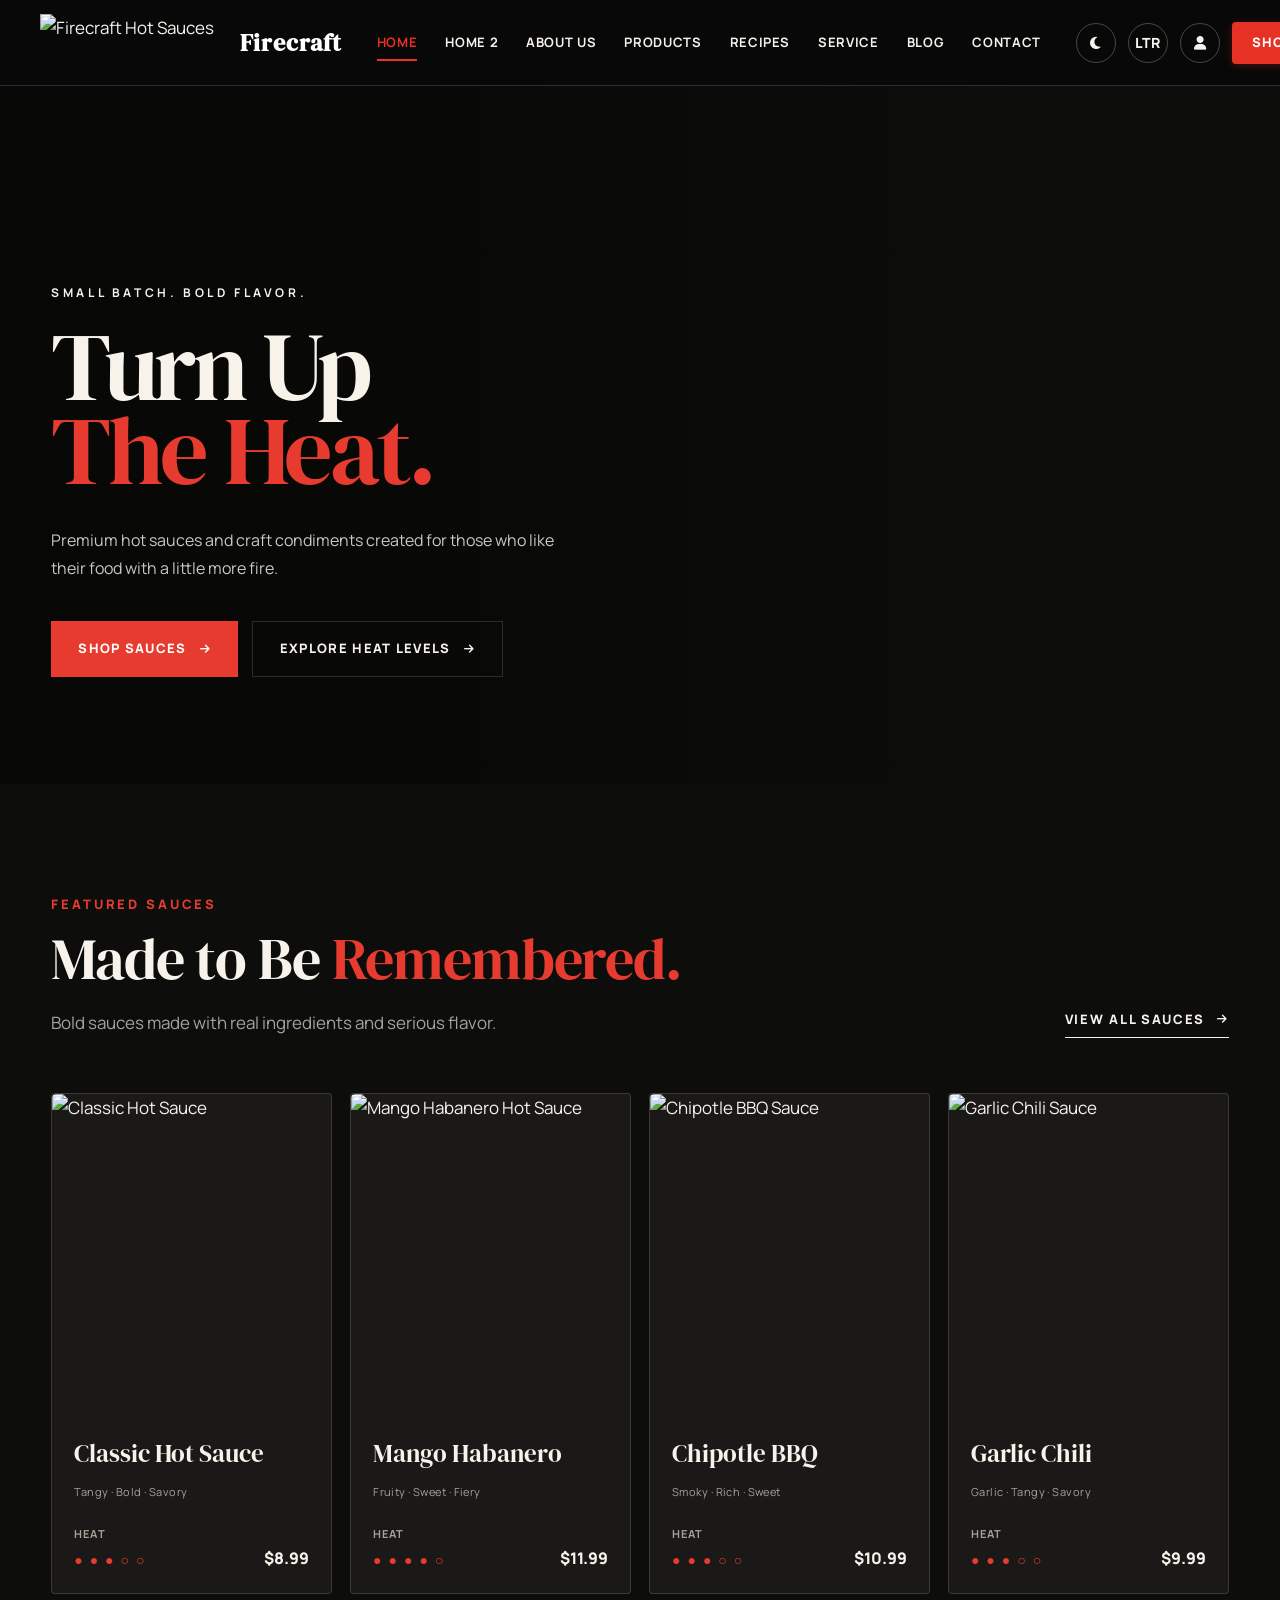
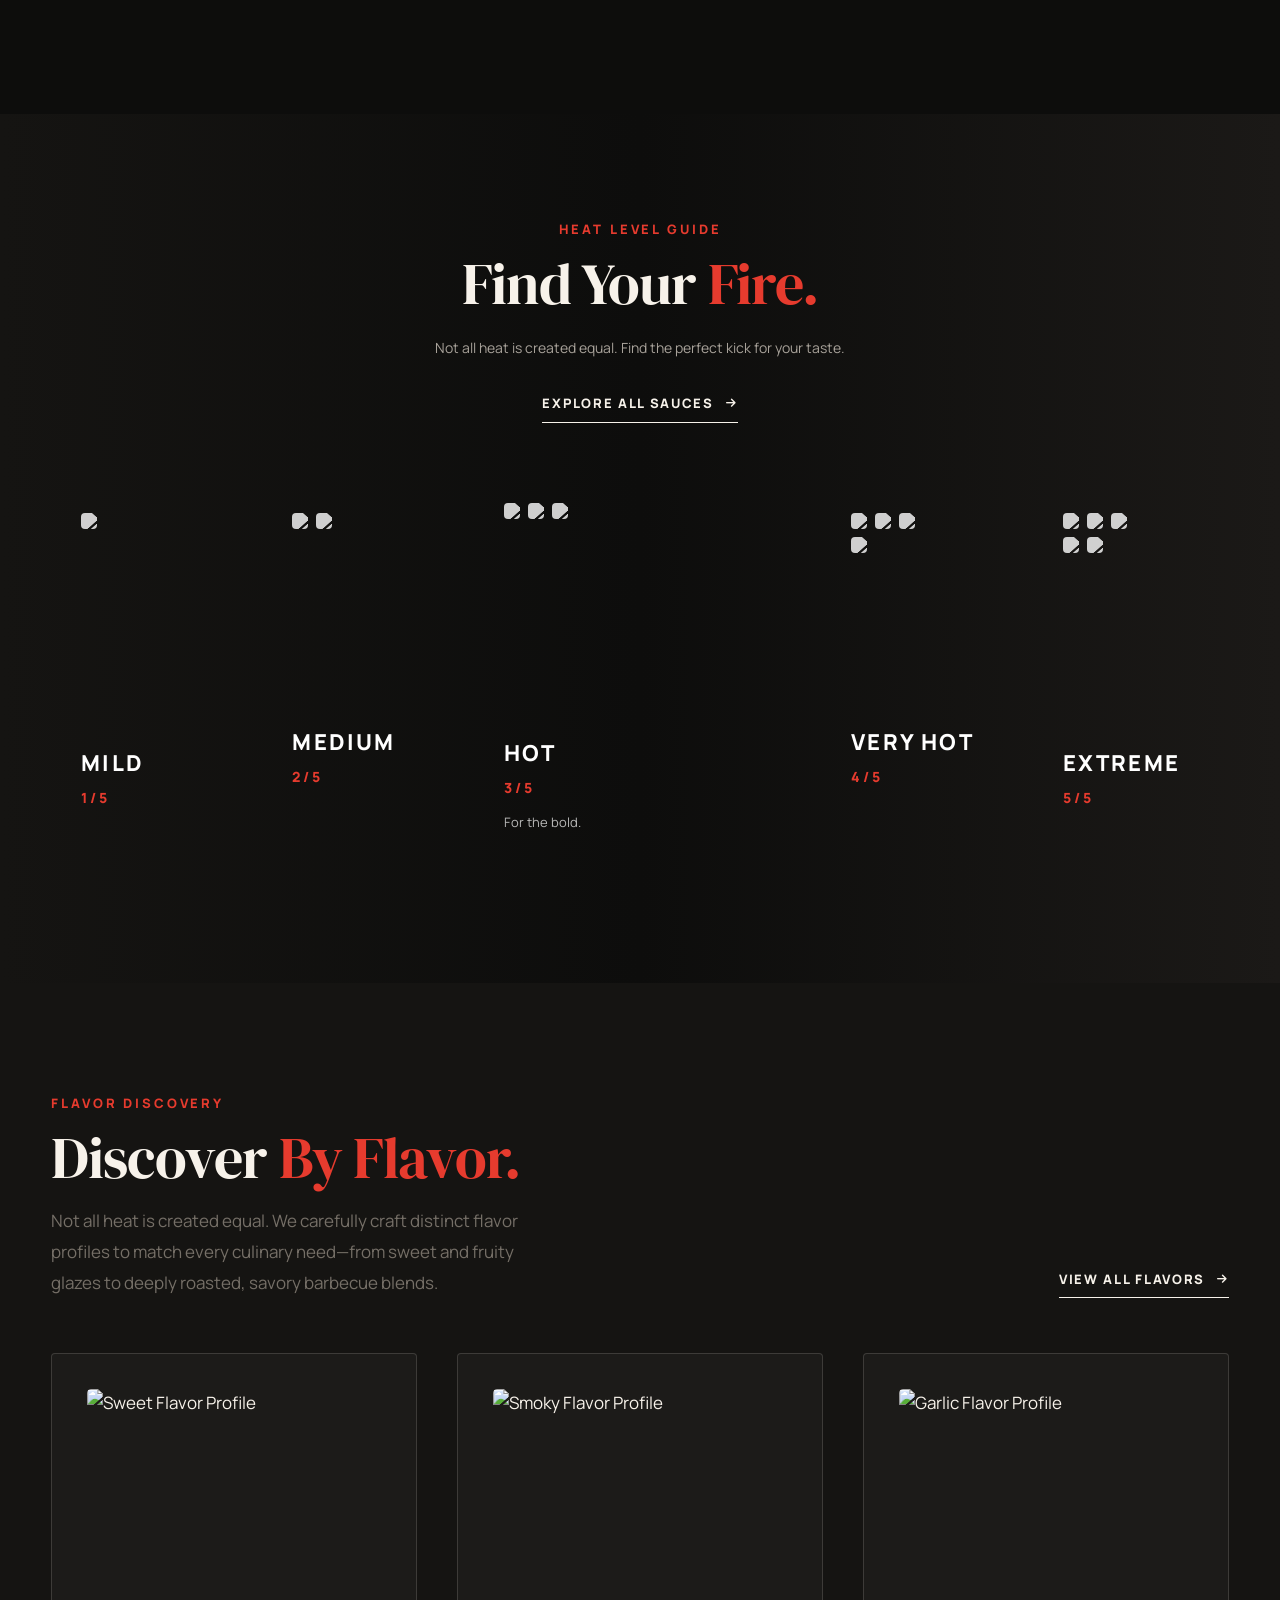
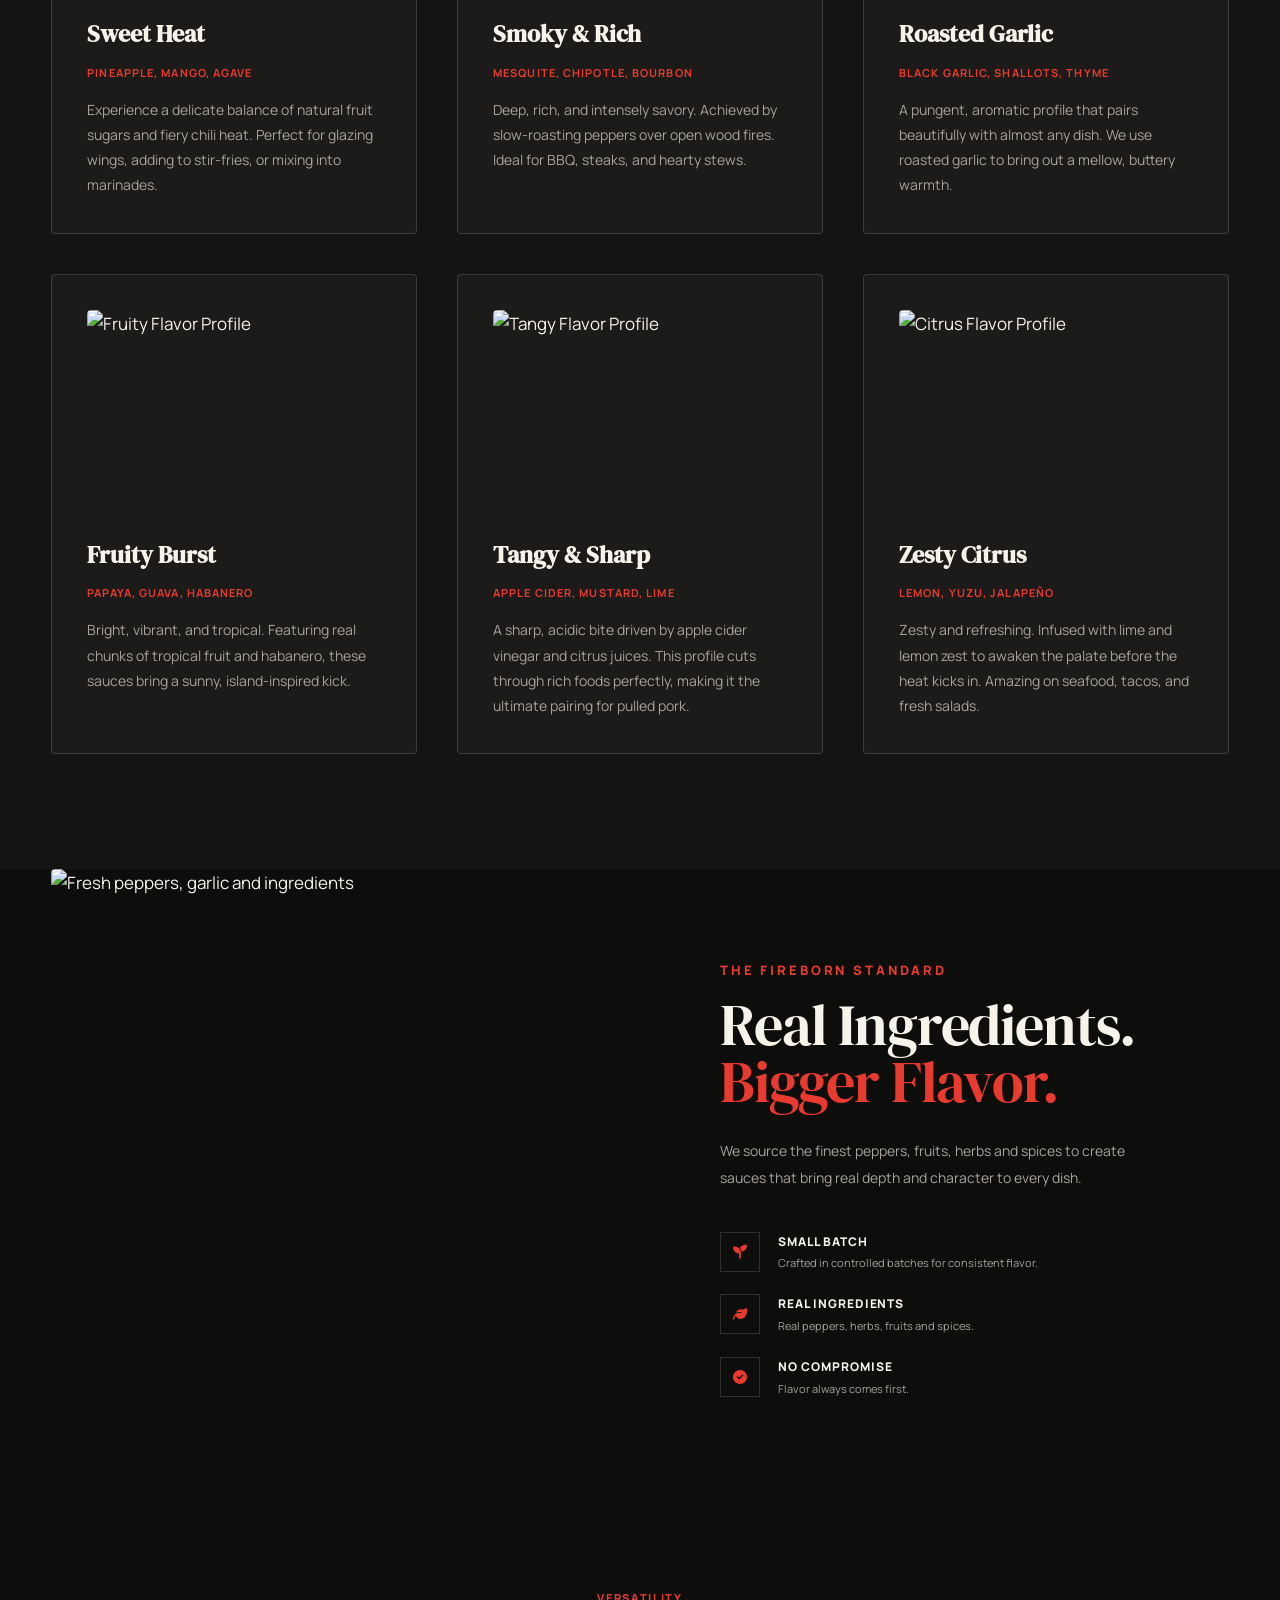
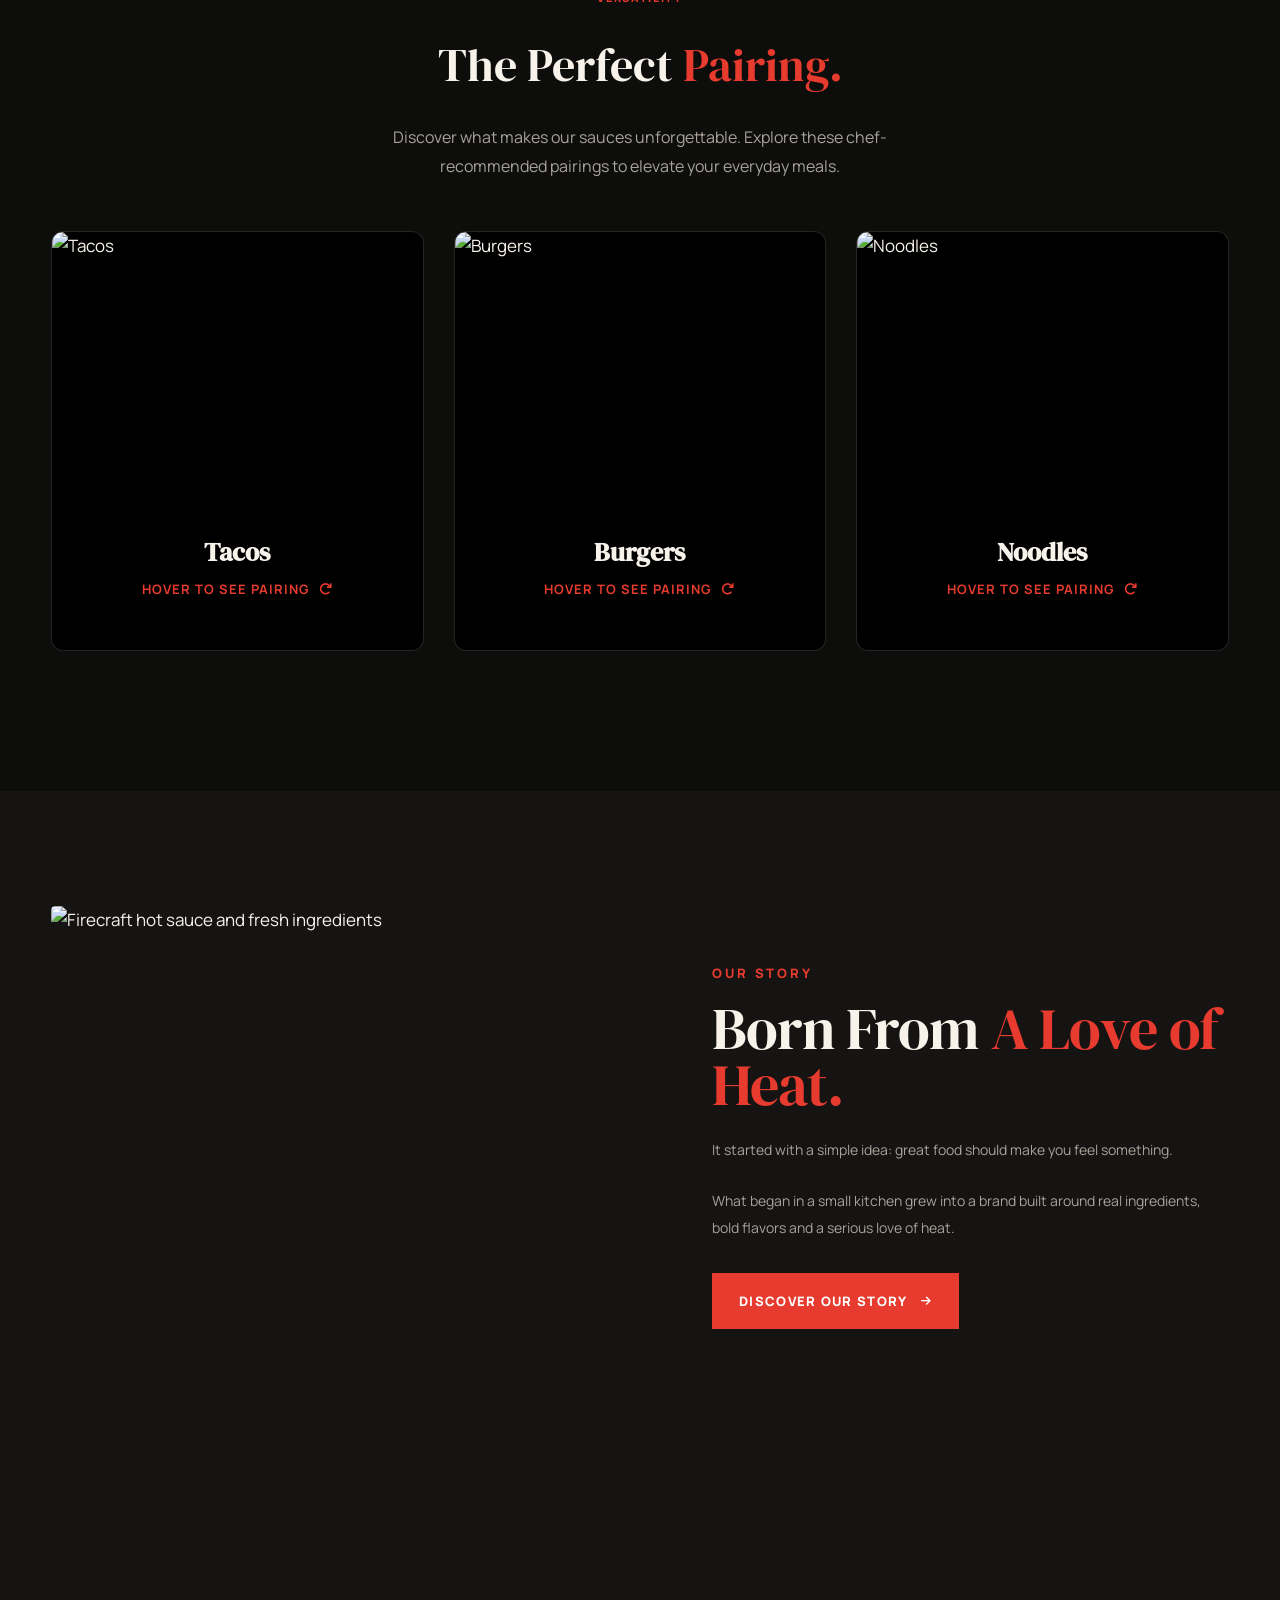
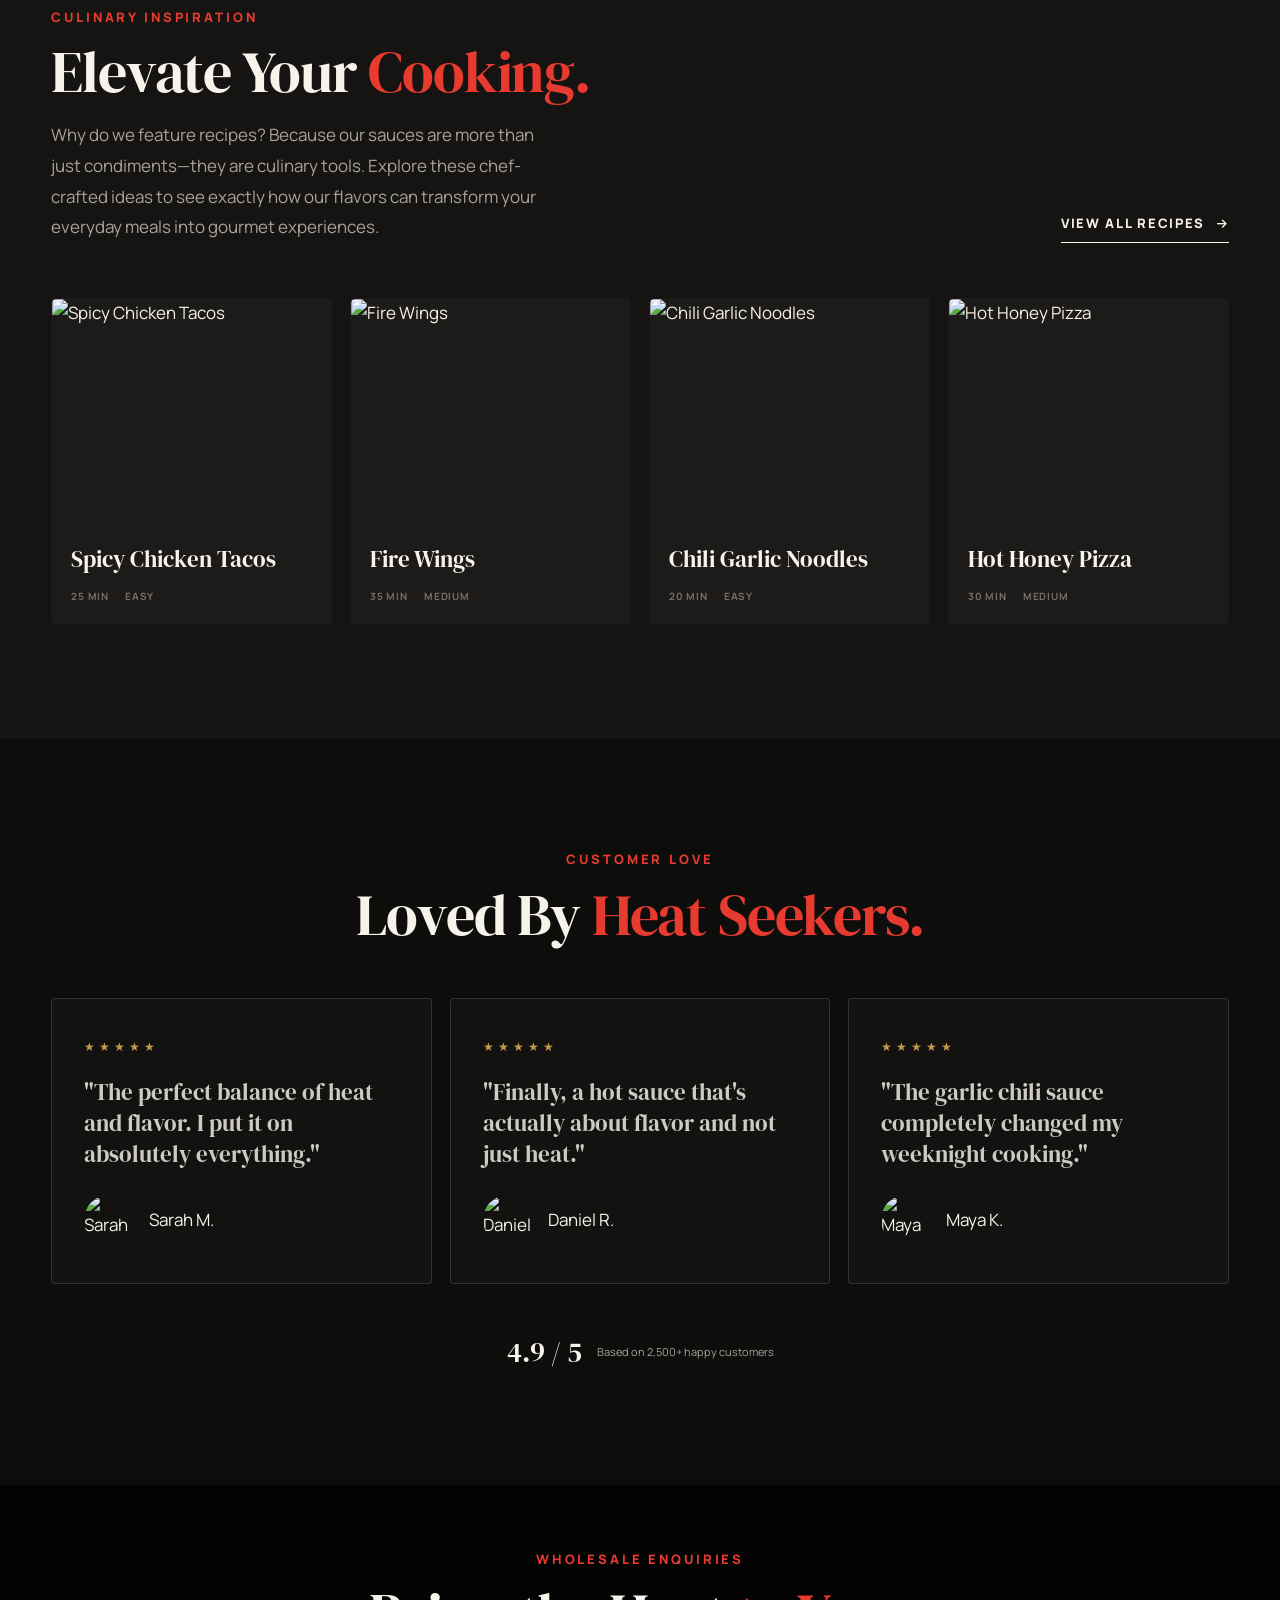
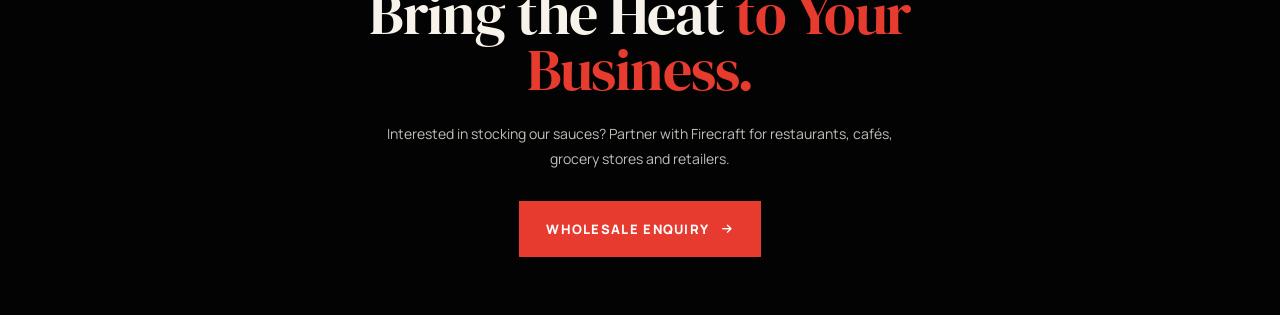
==== commit 38dd3f7c: "Update navbar and page layouts" ====
--- a/index.html
+++ b/index.html
@@ -17,8 +17,8 @@
         rel="stylesheet">
 
     <!-- Main CSS -->
-    <link rel="stylesheet" href="css/style.css?v=2">
-    <link rel="stylesheet" href="css/navbar.css?v=2">
+    <link rel="stylesheet" href="css/style.css?v=3">
+    <link rel="stylesheet" href="css/navbar.css?v=3">
     <link rel="stylesheet" href="css/footer.css?v=2">
 
     <!-- Icons -->
@@ -47,18 +47,28 @@
                     <a href="services.html">Service</a>
                     <a href="blog.html">Blog</a>
                     <a href="contact.html">Contact</a>
+                    <a href="products.html" class="mobile-menu-cta mobile-only">Shop Now</a>
                 </nav>
                 <div class="nav-actions">
-                    <button type="button" class="mobile-menu-btn" aria-label="Open Menu">
-                        <i class="fa-solid fa-bars"></i>
-                    </button>
                     <button type="button" class="nav-icon theme-toggle-btn" aria-label="Toggle Theme">
                         <i class="fa-solid fa-moon"></i>
                     </button>
                     <button type="button" class="nav-icon dir-toggle-btn" aria-label="Toggle Direction">
                         LTR
                     </button>
+                    <div class="profile-dropdown-container">
+                        <button type="button" class="nav-icon profile-btn" aria-label="Profile">
+                            <i class="fa-solid fa-user"></i>
+                        </button>
+                        <div class="profile-dropdown">
+                            <a href="login.html">Login</a>
+                            <a href="register.html">Register</a>
+                        </div>
+                    </div>
                     <a href="products.html" class="btn btn-primary nav-cta-btn">Shop Now</a>
+                    <button type="button" class="mobile-menu-btn" aria-label="Open Menu">
+                        <i class="fa-solid fa-bars"></i>
+                    </button>
                 </div>
             </div>
         </header>
--- a/css/style.css
+++ b/css/style.css
@@ -119,12 +119,12 @@
 }
 
 /* Page Body & Main Content */
-html.light-theme main,
-body.light-theme main,
-html.light-theme section:not(.navbar):not(.footer),
-body.light-theme section:not(.navbar):not(.footer),
-html.light-theme article,
-body.light-theme article {
+html.light-theme main:not(.contact-page),
+body.light-theme main:not(.contact-page),
+html.light-theme section:not(.navbar):not(.footer):not(.contact-page *),
+body.light-theme section:not(.navbar):not(.footer):not(.contact-page *),
+html.light-theme article:not(.contact-page *),
+body.light-theme article:not(.contact-page *) {
     background-color: #f4ede3 !important;
     color: #171513 !important;
 }
@@ -161,8 +161,8 @@
 html.light-theme .sidebar-widget,
 html.light-theme .rc-sidebar,
 html.light-theme .contact-info-item,
-html.light-theme .contact-form,
-html.light-theme .faq-item,
+html.light-theme .contact-form:not(.contact-page *),
+html.light-theme .faq-item:not(.contact-page *),
 html.light-theme .modal-content,
 html.light-theme .tab-content,
 html.light-theme .spec-row,
@@ -202,8 +202,8 @@
 body.light-theme .sidebar-widget,
 body.light-theme .rc-sidebar,
 body.light-theme .contact-info-item,
-body.light-theme .contact-form,
-body.light-theme .faq-item,
+body.light-theme .contact-form:not(.contact-page *),
+body.light-theme .faq-item:not(.contact-page *),
 body.light-theme .modal-content,
 body.light-theme .tab-content,
 body.light-theme .spec-row,
@@ -320,6 +320,8 @@
 
 html {
     scroll-behavior: smooth;
+    overflow-x: hidden;
+    max-width: 100vw;
 }
 
 body {
@@ -1730,7 +1732,7 @@
         display: flex;
         align-items: center;
         gap: 10px;
-        flex-direction: row-reverse;
+        flex-direction: row;
     }
 
     .desktop-only {
@@ -1960,7 +1962,7 @@
     }
 
     .hero-title {
-        font-size: 57px;
+        font-size: clamp(38px, 12vw, 48px);
     }
 
     .hero-buttons .btn {
@@ -1999,6 +2001,33 @@
         justify-content: center;
     }
 
+}
+
+@media (max-width: 360px) {
+    .container {
+        width: calc(100% - 24px) !important;
+    }
+
+    .hero-title {
+        font-size: 36px;
+    }
+
+    .section-heading h2,
+    .heat-intro h2,
+    .standard-content h2,
+    .story-content h2,
+    .wholesale-content h2 {
+        font-size: 32px;
+    }
+
+    .flavor-grid {
+        grid-template-columns: 1fr;
+    }
+
+    .flavor-image {
+        width: 85px;
+        height: 85px;
+    }
 }
 
 /* =========================================================
--- a/css/navbar.css
+++ b/css/navbar.css
@@ -37,6 +37,7 @@
     display: flex;
     align-items: center;
     width: 100%;
+    position: relative !important;
 }
 
 .nav-container,
@@ -167,51 +168,44 @@
     width: 0 !important;
 }
 
-/* Primary CTA Button in Header */
-.nav-cta-btn,
-.navbar .nav-cta-btn,
-.nav-actions .btn-primary {
-    display: inline-flex !important;
-    align-items: center;
-    justify-content: center;
-    gap: 8px;
-    height: 42px;
-    min-height: 42px;
-    padding: 0 20px;
-    background-color: #E53224 !important;
-    background: #E53224 !important;
-    color: #ffffff !important;
-    border-radius: 4px !important;
-    font-size: 13px;
-    font-weight: 800;
-    letter-spacing: 0.08em;
-    text-transform: uppercase;
-    text-decoration: none !important;
-    border: none !important;
-    cursor: pointer;
-    white-space: nowrap;
-    transition: all 0.2s ease;
-    box-shadow: 0 2px 8px rgba(229, 50, 36, 0.25);
-}
-
-.nav-cta-btn:hover,
-.navbar .nav-cta-btn:hover,
-.nav-actions .btn-primary:hover {
-    background-color: #f04b3d !important;
-    background: #f04b3d !important;
-    color: #ffffff !important;
-    transform: translateY(-2px);
-    box-shadow: 0 4px 16px rgba(229, 50, 36, 0.45);
-}
-
-@media (max-width: 600px) {
+/* Primary CTA Button in Header (Desktop Only) */
+@media (min-width: 901px) {
     .nav-cta-btn,
     .navbar .nav-cta-btn,
-    .nav-actions .btn-primary {
-        height: 36px;
-        min-height: 36px;
-        padding: 0 12px;
-        font-size: 11px;
+    .nav-actions .btn-primary,
+    .nav-actions .nav-cta-btn {
+        display: inline-flex !important;
+        align-items: center;
+        justify-content: center;
+        gap: 8px;
+        height: 42px;
+        min-height: 42px;
+        padding: 0 20px;
+        background-color: #E53224 !important;
+        background: #E53224 !important;
+        color: #ffffff !important;
+        border-radius: 4px !important;
+        font-size: 13px;
+        font-weight: 800;
+        letter-spacing: 0.08em;
+        text-transform: uppercase;
+        text-decoration: none !important;
+        border: none !important;
+        cursor: pointer;
+        white-space: nowrap;
+        transition: all 0.2s ease;
+        box-shadow: 0 2px 8px rgba(229, 50, 36, 0.25);
+    }
+
+    .nav-cta-btn:hover,
+    .navbar .nav-cta-btn:hover,
+    .nav-actions .btn-primary:hover,
+    .nav-actions .nav-cta-btn:hover {
+        background-color: #f04b3d !important;
+        background: #f04b3d !important;
+        color: #ffffff !important;
+        transform: translateY(-2px);
+        box-shadow: 0 4px 16px rgba(229, 50, 36, 0.45);
     }
 }
 
@@ -220,13 +214,12 @@
 .nav-right {
     display: flex;
     align-items: center;
+    flex-direction: row !important;
     gap: 12px;
 }
 
 .nav-actions .nav-icon,
 .nav-right .icon-btn,
-.mobile-menu-btn,
-.hamburger-btn,
 .dir-toggle-btn,
 .theme-toggle-btn,
 .profile-btn,
@@ -234,10 +227,6 @@
 body.light-theme .nav-actions .nav-icon,
 html.light-theme .nav-right .icon-btn,
 body.light-theme .nav-right .icon-btn,
-html.light-theme .mobile-menu-btn,
-body.light-theme .mobile-menu-btn,
-html.light-theme .hamburger-btn,
-body.light-theme .hamburger-btn,
 html.light-theme .dir-toggle-btn,
 body.light-theme .dir-toggle-btn,
 html.light-theme .theme-toggle-btn,
@@ -256,6 +245,7 @@
     align-items: center;
     justify-content: center;
     font-size: 14px;
+    flex-shrink: 0 !important;
 }
 
 .nav-actions .nav-icon:hover,
@@ -287,32 +277,34 @@
     color: #F7F3EC !important;
 }
 
-/* Profile Dropdown */
+/* Profile Dropdown - ALWAYS VISIBLE ACROSS ALL BREAKPOINTS */
 .profile-dropdown-container,
 .dropdown {
     position: relative;
-    display: flex;
-    align-items: center;
+    display: flex !important;
+    align-items: center;
+    flex-shrink: 0 !important;
 }
 
 .profile-dropdown,
 .dropdown-content {
     display: none;
     position: absolute;
-    top: 40px;
+    top: calc(100% + 10px);
     right: 0;
     background-color: #151515 !important;
-    min-width: 130px;
-    border: 1px solid rgba(255,255,255,0.14) !important;
+    min-width: 140px;
+    border: 1px solid rgba(255,255,255,0.18) !important;
     border-radius: 4px;
-    box-shadow: 0 8px 16px rgba(0,0,0,0.5);
-    z-index: 1000;
+    box-shadow: 0 10px 25px rgba(0,0,0,0.7);
+    z-index: 10002;
     flex-direction: column;
+    overflow: hidden;
 }
 
 .profile-dropdown.show,
 .dropdown-content.show {
-    display: flex;
+    display: flex !important;
 }
 
 @media (min-width: 901px) {
@@ -329,11 +321,14 @@
 html.light-theme .dropdown-content a,
 body.light-theme .dropdown-content a {
     color: #F7F3EC !important;
-    padding: 12px 16px;
-    text-decoration: none;
+    padding: 12px 18px;
+    text-decoration: none !important;
     font-size: 13px;
     font-weight: 600;
     transition: background-color 0.2s, color 0.2s;
+    display: block;
+    width: 100%;
+    box-sizing: border-box;
 }
 
 .profile-dropdown a:hover,
@@ -342,23 +337,53 @@
 body.light-theme .profile-dropdown a:hover,
 html.light-theme .dropdown-content a:hover,
 body.light-theme .dropdown-content a:hover {
-    background-color: rgba(255,255,255,0.05) !important;
+    background-color: rgba(255,255,255,0.08) !important;
     color: #E53224 !important;
 }
 
+/* Hamburger / Mobile Menu Button */
 .hamburger-btn,
 .mobile-menu-btn {
     display: none !important;
-    background: transparent;
-    border: none;
-    color: #F7F3EC !important;
-    padding: 4px;
+    background: transparent !important;
+    border: 1px solid rgba(255, 255, 255, 0.25) !important;
+    border-radius: 50% !important;
+    width: 40px !important;
+    height: 40px !important;
+    color: #F7F3EC !important;
+    padding: 0 !important;
     cursor: pointer;
-    font-size: 20px;
+    font-size: 16px !important;
+    align-items: center;
+    justify-content: center;
+    flex-shrink: 0 !important;
+    order: 99 !important;
+    transition: all 0.2s ease;
+}
+
+.hamburger-btn:hover,
+.mobile-menu-btn:hover {
+    border-color: rgba(255, 255, 255, 0.6) !important;
+    background-color: rgba(255, 255, 255, 0.1) !important;
+    color: #E53224 !important;
 }
 
 .mobile-only {
-    display: none;
+    display: none !important;
+}
+
+.mobile-menu-cta {
+    background-color: #E53224 !important;
+    color: #ffffff !important;
+    text-align: center;
+    border-radius: 4px;
+    padding: 12px 20px !important;
+    margin-top: 10px;
+    font-weight: 800;
+    letter-spacing: 0.08em;
+    text-transform: uppercase;
+    text-decoration: none !important;
+    box-shadow: 0 4px 12px rgba(229, 50, 36, 0.35);
 }
 
 @media (max-width: 1024px) {
@@ -367,22 +392,70 @@
 }
 
 @media (max-width: 900px) {
-    .nav-container, .navbar-container { padding: 0 20px; }
+    .nav-container, .navbar-container {
+        padding: 0 16px;
+    }
+
+    /* Completely hide Shop Now CTA on mobile/tablet so hamburger button takes its place */
+    .nav-cta-btn,
+    .navbar .nav-cta-btn,
+    .nav-actions .btn-primary,
+    .nav-actions .nav-cta-btn,
+    a.nav-cta-btn,
+    a.btn-primary.nav-cta-btn {
+        display: none !important;
+        width: 0 !important;
+        height: 0 !important;
+        padding: 0 !important;
+        margin: 0 !important;
+        border: none !important;
+        visibility: hidden !important;
+        pointer-events: none !important;
+    }
+
+    /* Ensure hamburger button is visible */
+    .hamburger-btn,
+    .mobile-menu-btn,
+    .navbar .mobile-menu-btn,
+    .nav-actions .mobile-menu-btn,
+    button.mobile-menu-btn {
+        display: flex !important;
+        visibility: visible !important;
+        opacity: 1 !important;
+        align-items: center !important;
+        justify-content: center !important;
+        background: transparent !important;
+        border: 1px solid rgba(255, 255, 255, 0.25) !important;
+        border-radius: 50% !important;
+        width: 40px !important;
+        height: 40px !important;
+        color: #F7F3EC !important;
+        padding: 0 !important;
+        cursor: pointer !important;
+        font-size: 16px !important;
+        flex-shrink: 0 !important;
+        order: 99 !important;
+    }
+
+    .nav-actions {
+        flex-direction: row !important;
+        gap: 8px !important;
+    }
     
     .nav-menu, .nav-center {
         display: none;
         flex-direction: column;
         position: absolute;
-        top: 80px;
+        top: 100%;
         left: 0;
         width: 100%;
         background-color: #080808 !important;
         padding: 24px 20px;
         border-bottom: 1px solid rgba(255,255,255,0.14);
         gap: 16px;
-        align-items: flex-start;
+        align-items: stretch;
         box-shadow: 0 10px 30px rgba(0,0,0,0.8);
-        z-index: 999;
+        z-index: 9999;
     }
 
     .nav-menu.show, .nav-center.show {
@@ -397,7 +470,93 @@
 
     .brand-sub { display: none; }
     .brand-logo, .navbar .logo img { height: 44px; }
-    .hamburger-btn, .mobile-menu-btn { display: flex !important; }
-    .profile-dropdown-container.desktop-only { display: none !important; }
-    .mobile-only { display: block; }
-}
+    .mobile-only { display: block !important; }
+}
+
+@media (max-width: 768px) {
+    .nav-actions {
+        flex-direction: row !important;
+        gap: 8px !important;
+    }
+    .nav-container, .navbar-container {
+        padding: 0 14px;
+    }
+}
+
+@media (max-width: 480px) {
+    .navbar-container {
+        padding: 0 12px !important;
+    }
+    .navbar .logo {
+        gap: 8px !important;
+    }
+    .navbar .logo img {
+        height: 36px !important;
+    }
+    .navbar .logo-text {
+        font-size: 19px !important;
+    }
+    .nav-actions {
+        gap: 6px !important;
+        flex-direction: row !important;
+    }
+    .nav-actions .nav-icon,
+    .nav-actions .mobile-menu-btn,
+    .navbar .mobile-menu-btn,
+    .theme-toggle-btn,
+    .dir-toggle-btn,
+    .profile-btn {
+        width: 36px !important;
+        height: 36px !important;
+        font-size: 13px !important;
+        flex-shrink: 0 !important;
+        display: flex !important;
+        visibility: visible !important;
+    }
+    .mobile-menu-btn i {
+        font-size: 15px !important;
+    }
+}
+
+@media (max-width: 360px) {
+    .navbar,
+    #navbar-container .navbar {
+        height: 65px !important;
+    }
+    .navbar-container {
+        padding: 0 8px !important;
+        width: 100% !important;
+        max-width: 100% !important;
+    }
+    .navbar .logo {
+        gap: 6px !important;
+    }
+    .navbar .logo img {
+        height: 30px !important;
+        width: auto !important;
+    }
+    .navbar .logo-text {
+        font-size: 16px !important;
+        letter-spacing: 0.01em !important;
+    }
+    .nav-actions {
+        gap: 5px !important;
+        flex-direction: row !important;
+    }
+    .nav-actions .nav-icon,
+    .nav-actions .mobile-menu-btn,
+    .navbar .mobile-menu-btn,
+    .theme-toggle-btn,
+    .dir-toggle-btn,
+    .profile-btn {
+        width: 32px !important;
+        height: 32px !important;
+        font-size: 12px !important;
+        flex-shrink: 0 !important;
+        display: flex !important;
+        visibility: visible !important;
+    }
+    .mobile-menu-btn i {
+        font-size: 14px !important;
+    }
+}
